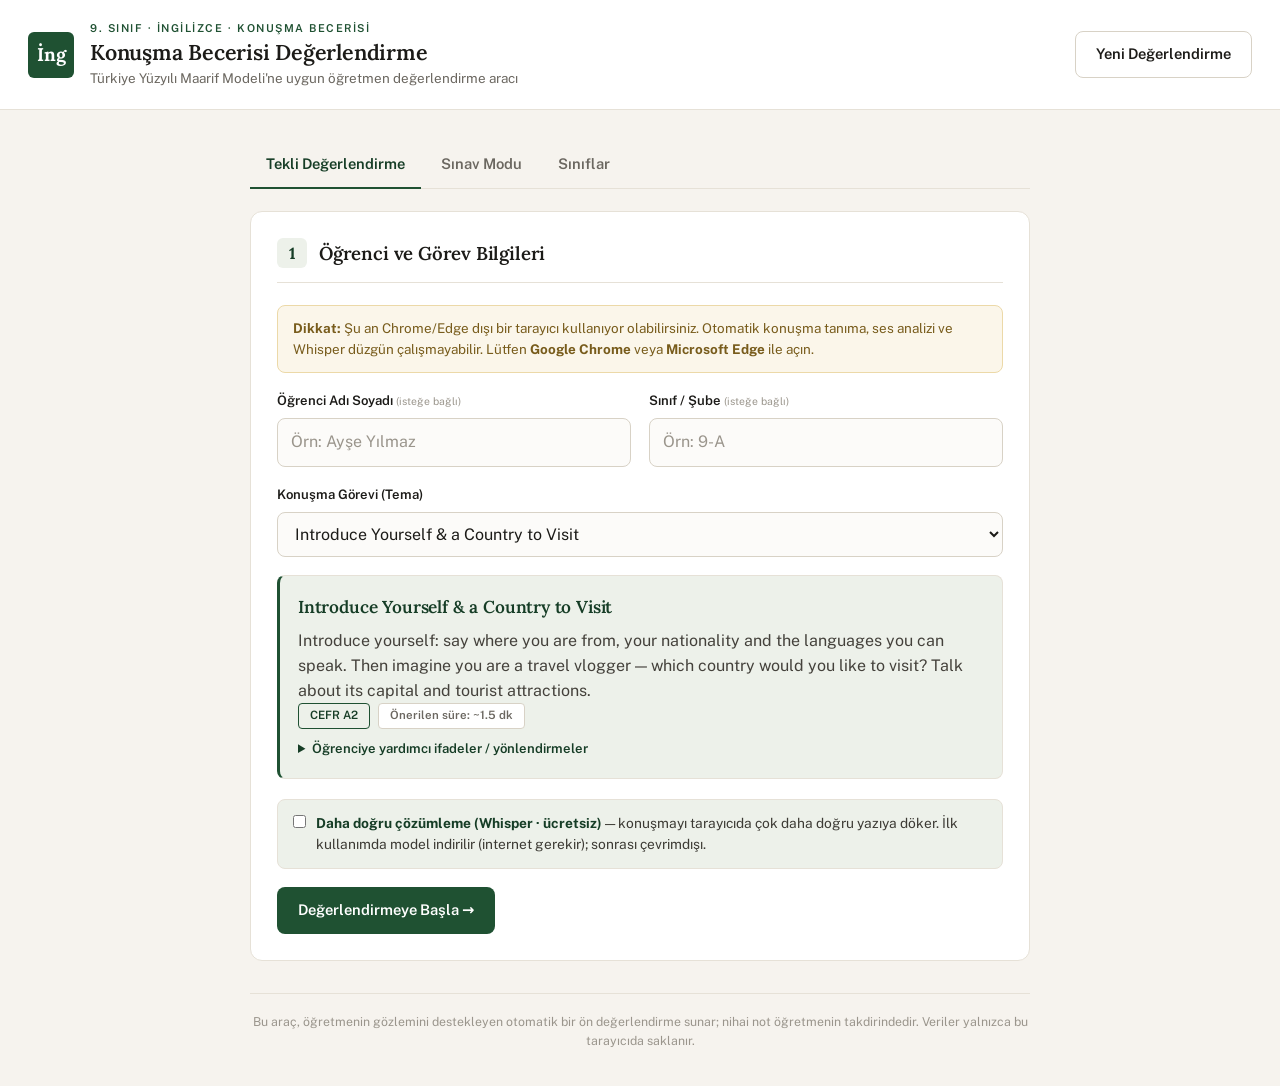
==== index.html @ 8ee0f8ee "Sınav modunda öğrenci bazlı konu seçimi - Yoklama listesinde her öğrenci için ayrı konu seçici (öğre" ====
<!DOCTYPE html>
<html lang="tr">
<head>
  <meta charset="UTF-8" />
  <meta name="viewport" content="width=device-width, initial-scale=1.0" />
  <title>İngilizce Konuşma Becerisi Değerlendirme · 9. Sınıf</title>
  <meta name="description" content="Türkiye Yüzyılı Maarif Modeli'ne uygun, 9. sınıf öğrencileri için İngilizce konuşma becerisi değerlendirme uygulaması." />
  <link rel="preconnect" href="https://fonts.googleapis.com" />
  <link rel="preconnect" href="https://fonts.gstatic.com" crossorigin />
  <link href="https://fonts.googleapis.com/css2?family=Lora:wght@500;600;700&family=Public+Sans:wght@400;500;600;700&display=swap" rel="stylesheet" />
  <link rel="stylesheet" href="styles.css" />
</head>
<body>
  <header class="app-header">
    <div class="brand">
      <span class="brand-mark" aria-hidden="true">İng</span>
      <div class="brand-text">
        <p class="eyebrow">9. Sınıf · İngilizce · Konuşma Becerisi</p>
        <h1>Konuşma Becerisi Değerlendirme</h1>
        <p class="subtitle">Türkiye Yüzyılı Maarif Modeli'ne uygun öğretmen değerlendirme aracı</p>
      </div>
    </div>
    <button id="newAssessmentBtn" class="btn btn-ghost" type="button" hidden>Yeni Değerlendirme</button>
  </header>

  <main class="container">

    <nav class="tabs" id="tabs">
      <button type="button" class="tab is-active" data-view="single">Tekli Değerlendirme</button>
      <button type="button" class="tab" data-view="exam">Sınav Modu</button>
      <button type="button" class="tab" data-view="classes">Sınıflar</button>
    </nav>

    <!-- 1. ADIM: Hazırlık -->
    <section id="setupStep" class="card step">
      <h2 class="step-title"><span class="step-no">1</span> Öğrenci ve Görev Bilgileri</h2>

      <p id="browserNote" class="browser-note">
        <strong>Tarayıcı gereksinimi:</strong> En iyi sonuç için <strong>Google Chrome</strong> veya
        <strong>Microsoft Edge</strong> kullanın ve mikrofon iznini verin. Konuşma tanıma, ses analizi
        ve Whisper bu tarayıcılarda çalışır; Firefox/Safari'de bazı özellikler çalışmayabilir.
      </p>

      <div class="grid-2">
        <label class="field">
          <span>Öğrenci Adı Soyadı <em class="optional">(isteğe bağlı)</em></span>
          <input type="text" id="studentName" placeholder="Örn: Ayşe Yılmaz" autocomplete="off" />
        </label>
        <label class="field">
          <span>Sınıf / Şube <em class="optional">(isteğe bağlı)</em></span>
          <input type="text" id="studentClass" placeholder="Örn: 9-A" autocomplete="off" />
        </label>
      </div>

      <label class="field">
        <span>Konuşma Görevi (Tema)</span>
        <select id="taskSelect"></select>
      </label>

      <div id="taskCard" class="task-card">
        <h3 id="taskTitle"></h3>
        <p id="taskPrompt"></p>
        <p class="task-meta">
          <span id="taskLevel" class="chip"></span>
          <span id="taskDuration" class="chip chip-soft"></span>
        </p>
        <details class="task-hints">
          <summary>Öğrenciye yardımcı ifadeler / yönlendirmeler</summary>
          <ul id="taskHints"></ul>
        </details>
      </div>

      <p id="speechSupport" class="notice" hidden></p>

      <label class="check-field">
        <input type="checkbox" id="useWhisper" />
        <span><strong>Daha doğru çözümleme (Whisper · ücretsiz)</strong> — konuşmayı tarayıcıda
        çok daha doğru yazıya döker. İlk kullanımda model indirilir (internet gerekir); sonrası çevrimdışı.</span>
      </label>

      <button id="goToRecordBtn" class="btn btn-primary" type="button">Değerlendirmeye Başla →</button>
    </section>

    <!-- 2. ADIM: Kayıt -->
    <section id="recordStep" class="card step" hidden>
      <h2 class="step-title"><span class="step-no">2</span> Konuşma Kaydı</h2>

      <div class="record-task">
        <strong id="recordTaskTitle"></strong>
        <p id="recordTaskPrompt"></p>
      </div>

      <div id="whisperStatus" class="whisper-status" hidden>
        <div class="ws-row">
          <span class="ws-label"><span class="ws-dot"></span>Whisper modeli</span>
          <span id="whisperStatusText" class="ws-text">hazırlanıyor…</span>
        </div>
        <div class="ws-bar"><div id="whisperBar" class="ws-bar-fill"></div></div>
      </div>

      <div class="recorder">
        <div class="recorder-top">
          <div class="recorder-status">
            <span id="recDot" class="rec-dot"></span>
            <span id="recStatusText">Hazır</span>
            <span id="recTimer" class="rec-timer">00:00</span>
          </div>
          <div class="recorder-controls">
            <button id="startBtn" class="btn btn-primary" type="button"><span class="btn-rec-dot"></span>Kaydı Başlat</button>
            <button id="stopBtn" class="btn btn-danger" type="button" disabled>Durdur</button>
          </div>
        </div>
        <canvas id="visualizer" class="visualizer" aria-hidden="true"></canvas>
      </div>

      <label class="field">
        <span>Konuşma Metni (otomatik yazıya dökülür — düzenlenebilir)</span>
        <textarea id="transcript" rows="7" placeholder="Öğrenci konuştukça metin burada görünecek. Mikrofon yoksa metni elle de yazabilirsiniz."></textarea>
      </label>

      <div class="row-between">
        <button id="backToSetupBtn" class="btn btn-ghost" type="button">← Geri</button>
        <button id="evaluateBtn" class="btn btn-primary" type="button">Değerlendir →</button>
      </div>
    </section>

    <!-- 3. ADIM: Sonuç -->
    <section id="resultStep" class="card step" hidden>
      <h2 class="step-title"><span class="step-no">3</span> Değerlendirme Sonucu</h2>

      <div class="result-head">
        <div>
          <p class="result-student"><strong id="resStudent"></strong> · <span id="resClass"></span></p>
          <p class="result-task" id="resTask"></p>
        </div>
        <div class="score-ring" id="scoreRing">
          <span id="totalScore">0</span>
          <small>/ 100</small>
          <em id="totalBand"></em>
        </div>
      </div>

      <div id="audioPanel" class="audio-panel" hidden>
        <h3>Ses Kaydı &amp; Akustik Ölçümler</h3>
        <p class="audio-hint">Öğrencinin sesini dinleyip puanları gerektiğinde elle düzeltebilirsiniz. Aşağıdaki ölçümler doğrudan ses dalgasından çıkarılır (metinden bağımsız).</p>
        <audio id="audioPlayer" controls></audio>
        <div id="acousticChips" class="acoustic-chips"></div>
      </div>

      <div id="criteriaList" class="criteria-list"></div>

      <div class="feedback-box">
        <h3>Genel Geri Bildirim</h3>
        <p id="overallFeedback"></p>
      </div>

      <label class="field">
        <span>Öğretmen Notu (rapora eklenir)</span>
        <textarea id="teacherNote" rows="3" placeholder="İsteğe bağlı: öğrenciye yönelik kişisel geri bildirim..."></textarea>
      </label>

      <div class="row-between">
        <button id="backToRecordBtn" class="btn btn-ghost" type="button">← Kayda Dön</button>
        <div class="result-actions">
          <button id="printBtn" class="btn btn-ghost" type="button">Yazdır / PDF</button>
          <button id="downloadAudioBtn" class="btn btn-ghost" type="button" hidden>Sesi İndir</button>
          <button id="exportBtn" class="btn btn-ghost" type="button">JSON Kaydet</button>
          <button id="finishBtn" class="btn btn-primary" type="button">Kaydet & Bitir</button>
        </div>
      </div>
    </section>

    <!-- Kayıtlı Değerlendirmeler -->
    <section id="historySection" class="card" hidden>
      <h2 class="step-title">Bu Oturumdaki Değerlendirmeler</h2>
      <table class="history-table">
        <thead>
          <tr><th>Öğrenci</th><th>Sınıf</th><th>Görev</th><th>Puan</th><th>Düzey</th><th>Tarih</th></tr>
        </thead>
        <tbody id="historyBody"></tbody>
      </table>
    </section>

    <!-- SINAV MODU -->
    <section id="view-exam" class="card" hidden>
      <h2 class="step-title">Sınav Modu</h2>

      <div id="examSetup">
        <p class="muted-note">Bir sınıf ve konuşma görevi seçin; tüm öğrencileri aynı görevle sırayla değerlendirin.</p>
        <div id="examNoClass" class="notice" hidden>Önce <strong>Sınıflar</strong> sekmesinden bir sınıf ve öğrenci ekleyin.</div>
        <label class="field">
          <span>Sınıf</span>
          <select id="examClass"></select>
        </label>
        <label class="field">
          <span>Varsayılan konu <em class="optional">(her öğrenci için listede ayrıca değiştirilebilir)</em></span>
          <select id="examTask"></select>
        </label>
        <label class="check-field">
          <input type="checkbox" id="examWhisper" />
          <span><strong>Daha doğru çözümleme (Whisper · ücretsiz)</strong> — sınav boyunca daha isabetli yazıya dökme (Chrome/Edge).</span>
        </label>
        <button id="startExamBtn" class="btn btn-primary" type="button">Sınavı Başlat →</button>
      </div>

      <div id="examRoster" hidden>
        <div class="exam-head">
          <div>
            <strong id="examRosterClass"></strong>
            <p id="examRosterTask" class="muted-note"></p>
          </div>
          <div class="exam-progress">
            <span id="examProgressText" class="ws-text"></span>
            <div class="meter"><div id="examProgressBar" class="meter-fill band-3" style="width:0%"></div></div>
          </div>
        </div>
        <div class="table-scroll">
          <table class="history-table">
            <thead><tr><th>No</th><th>Öğrenci</th><th>Konu</th><th>Durum</th><th>Puan</th><th></th></tr></thead>
            <tbody id="examStudentList"></tbody>
          </table>
        </div>
        <div class="row-between">
          <button id="examBackBtn" class="btn btn-ghost" type="button">← Sınav Ayarı</button>
          <button id="examSummaryBtn" class="btn btn-primary" type="button">Özet & Dışa Aktar →</button>
        </div>
      </div>

      <div id="examSummary" hidden>
        <div class="result-head">
          <div>
            <strong id="examSummaryClass"></strong>
            <p id="examSummaryTask" class="muted-note"></p>
          </div>
          <div class="score-ring" id="examAvgRing" style="--p:0">
            <span id="examAvg">0</span><small>/ 100</small><em>sınıf ort.</em>
          </div>
        </div>
        <div class="table-scroll">
          <table class="history-table" id="examSummaryTable">
            <thead><tr><th>No</th><th>Öğrenci</th><th>Konu</th><th>Uyum</th><th>Org.</th><th>Sunum</th><th>Dil</th><th>Yar.</th><th>Toplam</th><th>Düzey</th></tr></thead>
            <tbody id="examSummaryBody"></tbody>
          </table>
        </div>
        <div class="row-between">
          <button id="examSummaryBackBtn" class="btn btn-ghost" type="button">← Listeye Dön</button>
          <div class="result-actions">
            <button id="examCsvBtn" class="btn btn-ghost" type="button">CSV İndir</button>
            <button id="examPrintBtn" class="btn btn-ghost" type="button">Yazdır / PDF</button>
          </div>
        </div>
      </div>
    </section>

    <!-- SINIF YÖNETİMİ -->
    <section id="view-classes" class="card" hidden>
      <h2 class="step-title">Sınıf Yönetimi</h2>

      <div class="add-row">
        <input id="newClassName" type="text" placeholder="Yeni sınıf adı — örn: 9-A" autocomplete="off" />
        <button id="addClassBtn" class="btn btn-primary" type="button">Sınıf Ekle</button>
      </div>

      <div id="classList" class="class-list"></div>
      <p id="noClassesHint" class="muted-note" hidden>Henüz sınıf yok. Yukarıdan bir sınıf ekleyin.</p>

      <div id="classDetail" class="class-detail" hidden>
        <div class="row-between">
          <h3 id="classDetailName"></h3>
          <button id="deleteClassBtn" class="btn btn-ghost" type="button">Sınıfı Sil</button>
        </div>
        <p id="classStudentCount" class="muted-note"></p>

        <table class="history-table">
          <thead><tr><th>No</th><th>Öğrenci</th><th></th></tr></thead>
          <tbody id="studentList"></tbody>
        </table>

        <div class="add-row">
          <input id="newStudentNo" type="text" inputmode="numeric" class="no-input" placeholder="No" autocomplete="off" />
          <input id="newStudentName" type="text" placeholder="Ad Soyad" autocomplete="off" />
          <button id="addStudentBtn" class="btn btn-ghost" type="button">Ekle</button>
        </div>

        <label class="field">
          <span>Toplu öğrenci ekle (her satıra: <strong>No Ad Soyad</strong>)</span>
          <textarea id="bulkStudents" rows="6" placeholder="101 Ayşe Yılmaz
102 Mehmet Demir
103 Zeynep Kaya
..."></textarea>
        </label>
        <button id="bulkAddBtn" class="btn btn-primary" type="button">Listeyi Ekle</button>
      </div>
    </section>

  </main>

  <footer class="app-footer">
    <p>Bu araç, öğretmenin gözlemini destekleyen otomatik bir ön değerlendirme sunar; nihai not öğretmenin takdirindedir. Veriler yalnızca bu tarayıcıda saklanır.</p>
  </footer>

  <!-- Tek sayfalık yazdırma raporu (yalnız yazdırmada görünür) -->
  <div id="printReport" class="print-report" aria-hidden="true"></div>

  <script src="rubric.js"></script>
  <script src="audio.js"></script>
  <script src="app.js"></script>
</body>
</html>
---- styles.css ----
/* styles.css — TYMM İngilizce Konuşma Değerlendirme
   Editöryel/kurumsal tasarım: niyetli tipografi (Public Sans + Lora),
   sıcak kâğıt paleti, tek vurgu rengi, gradyan/emoji yok. */

:root {
  --paper: #f6f3ee;       /* sıcak kâğıt arka plan */
  --surface: #ffffff;
  --ink: #1c1b18;
  --muted: #6b6760;
  --faint: #9a958c;
  --line: #e6e1d7;        /* sıcak hairline */
  --line-strong: #d8d2c6;
  --accent: #1f5132;      /* derin yeşil (tek güçlü vurgu) */
  --accent-ink: #163d26;
  --accent-soft: #edf1ea;
  --danger: #b23b32;
  --b1: #c0392b;
  --b2: #c77d16;
  --b3: #2f8f4e;
  --b4: #1f6dbf;
  --radius: 12px;

  --serif: "Lora", Georgia, "Times New Roman", serif;
  --sans: "Public Sans", system-ui, -apple-system, "Segoe UI", Roboto, sans-serif;
}

* { box-sizing: border-box; }
html, body { margin: 0; padding: 0; }
body {
  font-family: var(--sans);
  background: var(--paper);
  color: var(--ink);
  line-height: 1.55;
  -webkit-font-smoothing: antialiased;
}
h1, h2, h3 { font-family: var(--serif); font-weight: 600; letter-spacing: -.01em; }

/* ---------- Üst başlık (düz, editöryel masthead) ---------- */
.app-header {
  background: var(--surface);
  border-bottom: 1px solid var(--line);
  padding: 20px 28px;
  display: flex;
  align-items: center;
  justify-content: space-between;
  gap: 20px;
  flex-wrap: wrap;
}
.brand { display: flex; align-items: center; gap: 16px; }
.brand-mark {
  font-family: var(--serif);
  font-weight: 700;
  font-size: 1.15rem;
  color: #fff;
  background: var(--accent);
  width: 46px; height: 46px;
  display: inline-flex; align-items: center; justify-content: center;
  border-radius: 6px;
  flex-shrink: 0;
}
.eyebrow {
  margin: 0 0 3px;
  font-size: .68rem;
  font-weight: 600;
  letter-spacing: .14em;
  text-transform: uppercase;
  color: var(--accent);
}
.app-header h1 { font-size: 1.34rem; margin: 0; line-height: 1.15; }
.subtitle { margin: 4px 0 0; font-size: .84rem; color: var(--muted); }

.container { max-width: 820px; margin: 32px auto; padding: 0 20px; }

/* ---------- Sekmeler ---------- */
.tabs { display: flex; gap: 4px; margin-bottom: 22px; border-bottom: 1px solid var(--line); }
.tab {
  font: inherit; font-weight: 600; font-size: .92rem; cursor: pointer;
  background: none; border: none; color: var(--muted);
  padding: 11px 16px; border-bottom: 2px solid transparent; margin-bottom: -1px;
}
.tab:hover { color: var(--ink); }
.tab.is-active { color: var(--accent-ink); border-bottom-color: var(--accent); }

.muted-note { color: var(--muted); font-size: .86rem; margin: 0 0 16px; }
.add-row { display: flex; gap: 10px; margin-bottom: 18px; flex-wrap: wrap; }
.add-row input { flex: 1; min-width: 200px; }
.add-row .no-input { flex: 0 0 90px; min-width: 64px; }
.table-scroll { overflow-x: auto; }

/* Sınıf yönetimi */
.class-list { display: flex; flex-direction: column; gap: 8px; margin-bottom: 18px; }
.class-row {
  display: flex; align-items: center; justify-content: space-between; gap: 12px;
  border: 1px solid var(--line); border-radius: 8px; padding: 12px 15px; cursor: pointer; background: var(--surface);
}
.class-row:hover { background: #faf8f4; }
.class-row.is-active { border-color: var(--accent); background: var(--accent-soft); }
.class-row strong { font-family: var(--serif); }
.class-row .count { color: var(--muted); font-size: .82rem; }
.class-detail { border-top: 1px solid var(--line); padding-top: 18px; }
.class-detail h3 { margin: 0; font-size: 1.1rem; }
.link-danger { background: none; border: none; color: var(--danger); cursor: pointer; font: inherit; font-size: .82rem; }

/* Sınav modu */
.exam-head { display: flex; align-items: center; justify-content: space-between; gap: 16px; flex-wrap: wrap; margin-bottom: 16px; }
.exam-head strong { font-family: var(--serif); font-size: 1.05rem; }
.exam-progress { min-width: 200px; }
.exam-progress .meter { margin-top: 6px; }
.status-chip { display: inline-block; padding: 3px 9px; border-radius: 4px; font-size: .72rem; font-weight: 600; }
.status-done { background: var(--accent-soft); color: var(--accent-ink); }
.status-pending { background: #f0ece4; color: var(--muted); }
.exam-task-select { font-size: .82rem; padding: 6px 8px; max-width: 210px; }

/* ---------- Kartlar ve adımlar ---------- */
.card {
  background: var(--surface);
  border: 1px solid var(--line);
  border-radius: var(--radius);
  padding: 26px;
  margin-bottom: 22px;
}
.step-title {
  display: flex; align-items: center; gap: 12px;
  font-size: 1.16rem; margin: 0 0 22px;
  padding-bottom: 14px; border-bottom: 1px solid var(--line);
}
.step-no {
  font-family: var(--serif);
  display: inline-flex; align-items: center; justify-content: center;
  width: 30px; height: 30px; border-radius: 6px;
  background: var(--accent-soft); color: var(--accent-ink);
  font-size: 1rem; font-weight: 700; flex-shrink: 0;
}

/* ---------- Form ---------- */
.field { display: flex; flex-direction: column; gap: 7px; margin-bottom: 18px; }
.field > span { font-size: .82rem; font-weight: 600; color: var(--ink); }
.optional { font-style: normal; font-weight: 400; color: var(--faint); font-size: .8em; }
.grid-2 { display: grid; grid-template-columns: 1fr 1fr; gap: 18px; }
input, select, textarea {
  font: inherit;
  padding: 11px 13px;
  border: 1px solid var(--line-strong);
  border-radius: 8px;
  background: #fcfbf9;
  color: var(--ink);
  width: 100%;
}
input::placeholder, textarea::placeholder { color: var(--faint); }
input:focus, select:focus, textarea:focus {
  outline: none; border-color: var(--accent);
  box-shadow: 0 0 0 3px rgba(31, 81, 50, .12);
}
textarea { resize: vertical; }
.invalid { border-color: var(--danger) !important; background: #fdf6f5; }

/* ---------- Görev kartı ---------- */
.task-card {
  background: var(--accent-soft);
  border: 1px solid var(--line);
  border-left: 3px solid var(--accent);
  border-radius: 8px;
  padding: 18px;
  margin: 10px 0 20px;
}
.task-card h3 { margin: 0 0 8px; color: var(--accent-ink); font-size: 1.08rem; }
.task-card p { margin: 0; color: #44413b; }
.task-meta { margin: 14px 0 8px; display: flex; gap: 8px; flex-wrap: wrap; }
.chip {
  background: transparent; color: var(--accent-ink);
  border: 1px solid var(--accent); font-size: .72rem; font-weight: 600;
  padding: 3px 11px; border-radius: 4px;
}
.chip-soft { background: #fff; color: var(--muted); border-color: var(--line-strong); }
.task-hints { margin-top: 10px; }
.task-hints summary { cursor: pointer; font-size: .82rem; color: var(--accent-ink); font-weight: 600; }
.task-hints ul { margin: 10px 0 0; padding-left: 20px; font-size: .88rem; color: #44413b; }
.task-hints li { margin-bottom: 3px; }

/* ---------- Butonlar ---------- */
.btn {
  font: inherit; font-weight: 600; font-size: .92rem; cursor: pointer;
  border: 1px solid transparent; border-radius: 8px;
  padding: 11px 20px; transition: background .15s, border-color .15s, transform .05s;
  display: inline-flex; align-items: center; gap: 8px;
}
.btn:active { transform: translateY(1px); }
.btn:disabled { opacity: .45; cursor: not-allowed; }
.btn-primary { background: var(--accent); color: #fff; }
.btn-primary:hover:not(:disabled) { background: var(--accent-ink); }
.btn-danger { background: var(--danger); color: #fff; }
.btn-danger:hover:not(:disabled) { background: #97312a; }
.btn-ghost { background: var(--surface); color: var(--ink); border-color: var(--line-strong); }
.btn-ghost:hover:not(:disabled) { background: #f3efe8; }
.btn-rec-dot { width: 9px; height: 9px; border-radius: 50%; background: currentColor; }
.btn-sm { padding: 6px 13px; font-size: .82rem; }

.row-between { display: flex; align-items: center; justify-content: space-between; gap: 12px; margin-top: 16px; flex-wrap: wrap; }
.result-actions { display: flex; gap: 8px; flex-wrap: wrap; }

.notice {
  background: #fbf6ea; border: 1px solid #ecd9a8; color: #785c1c;
  padding: 13px 15px; border-radius: 8px; font-size: .86rem;
}

.browser-note {
  background: #eef4fb; border: 1px solid #cfe0f3; color: #2c4a66;
  padding: 12px 15px; border-radius: 8px; margin: 0 0 18px; font-size: .84rem;
}
.browser-note.warn { background: #fbf6ea; border-color: #ecd9a8; color: #785c1c; }
.browser-note strong { color: inherit; }

.check-field {
  display: flex; align-items: flex-start; gap: 10px;
  background: var(--accent-soft); border: 1px solid var(--line);
  border-radius: 8px; padding: 13px 15px; margin-bottom: 18px;
  font-size: .86rem; color: #3c3a34; cursor: pointer;
}
.check-field input { width: auto; margin: 2px 0 0; flex-shrink: 0; accent-color: var(--accent); }
.check-field strong { color: var(--accent-ink); }

/* ---------- Whisper model durum göstergesi ---------- */
.whisper-status {
  border: 1px solid var(--line); background: #fcfbf9;
  border-radius: 8px; padding: 12px 14px; margin-bottom: 16px;
}
.ws-row { display: flex; align-items: center; justify-content: space-between; gap: 12px; margin-bottom: 9px; }
.ws-label { display: flex; align-items: center; gap: 8px; font-weight: 600; font-size: .86rem; color: var(--ink); }
.ws-dot { width: 9px; height: 9px; border-radius: 50%; background: var(--b2);
  animation: pulse 1.1s infinite; box-shadow: 0 0 0 0 rgba(199,125,22,.4); }
.ws-text { font-size: .82rem; color: var(--muted); font-variant-numeric: tabular-nums; }
.ws-bar { height: 7px; border-radius: 4px; background: #ece7dd; overflow: hidden; }
.ws-bar-fill { height: 100%; width: 0; border-radius: 4px; background: var(--b2); transition: width .25s ease; }
.whisper-status.ready .ws-dot { background: var(--accent); animation: none; box-shadow: none; }
.whisper-status.ready .ws-bar-fill { background: var(--accent); }
.whisper-status.ready .ws-text { color: var(--accent); font-weight: 600; }
.whisper-status.error .ws-dot { background: var(--danger); animation: none; box-shadow: none; }
.whisper-status.error .ws-bar-fill { background: var(--danger); }
.whisper-status.error .ws-text { color: var(--danger); }

/* ---------- Kayıt ---------- */
.record-task { background: var(--paper); border: 1px solid var(--line); border-radius: 8px; padding: 14px 16px; margin-bottom: 18px; }
.record-task strong { font-family: var(--serif); }
.record-task p { margin: 5px 0 0; color: var(--muted); }
.recorder { display: flex; flex-direction: column; gap: 14px; margin-bottom: 18px;
  padding: 16px; border: 1px solid var(--line); border-radius: 8px; background: #fcfbf9; }
.recorder-top { display: flex; align-items: center; justify-content: space-between; gap: 16px; flex-wrap: wrap; }
.recorder-status { display: flex; align-items: center; gap: 11px; font-weight: 600; }
.visualizer { width: 100%; height: 64px; display: block; }
.rec-dot { width: 13px; height: 13px; border-radius: 50%; background: var(--line-strong); }
.rec-dot.active { background: var(--danger); animation: pulse 1.1s infinite; }
@keyframes pulse { 0%,100% { box-shadow: 0 0 0 0 rgba(178,59,50,.45); } 50% { box-shadow: 0 0 0 7px rgba(178,59,50,0); } }
.rec-timer { font-variant-numeric: tabular-nums; font-size: 1.15rem; color: var(--muted); font-weight: 600; }
.recorder-controls { display: flex; gap: 10px; }

/* ---------- Sonuç ---------- */
.result-head { display: flex; align-items: center; justify-content: space-between; gap: 18px; flex-wrap: wrap; margin-bottom: 22px; }
.result-student { margin: 0; font-size: 1.1rem; font-family: var(--serif); }
.result-task { margin: 5px 0 0; color: var(--muted); font-size: .9rem; }

.score-ring {
  --p: 0;
  width: 112px; height: 112px; border-radius: 50%;
  display: flex; flex-direction: column; align-items: center; justify-content: center;
  background: conic-gradient(var(--accent) calc(var(--p) * 1%), #e9e4d9 0);
  position: relative; flex-shrink: 0;
}
.score-ring::before { content: ""; position: absolute; inset: 9px; background: var(--surface); border-radius: 50%; }
.score-ring span { position: relative; font-family: var(--serif); font-size: 2rem; font-weight: 700; line-height: 1; }
.score-ring small { position: relative; color: var(--muted); font-size: .68rem; }
.score-ring em { position: relative; font-style: normal; font-size: .72rem; font-weight: 700; color: var(--accent); margin-top: 3px; letter-spacing: .02em; }

/* Kriterler */
.criteria-list { display: flex; flex-direction: column; gap: 14px; }
.criterion { border: 1px solid var(--line); border-radius: 8px; padding: 16px; }
.criterion-head { display: flex; justify-content: space-between; align-items: flex-start; gap: 12px; }
.criterion-head strong { font-family: var(--serif); font-size: 1.02rem; }
.crit-en { color: var(--faint); font-size: .78rem; font-weight: 500; }
.crit-desc { margin: 5px 0 0; font-size: .81rem; color: var(--muted); max-width: 470px; }
.crit-score { display: flex; flex-direction: column; align-items: flex-end; gap: 7px; }
.raw-input { width: 70px; text-align: center; padding: 7px; font-weight: 600; }
.band-pill { font-size: .7rem; font-weight: 700; color: #fff; padding: 3px 9px; border-radius: 4px; white-space: nowrap; }
.band-desc { margin: 12px 0 0; font-size: .85rem; color: #44413b; }

.meter { height: 7px; border-radius: 4px; background: #ece7dd; overflow: hidden; margin-top: 12px; }
.meter-fill { height: 100%; border-radius: 4px; transition: width .4s ease; }

.band-1 { background: var(--b1); } .band-1.band-pill { background: var(--b1); }
.band-2 { background: var(--b2); } .band-2.band-pill { background: var(--b2); }
.band-3 { background: var(--b3); } .band-3.band-pill { background: var(--b3); }
.band-4 { background: var(--b4); } .band-4.band-pill { background: var(--b4); }

/* Ses kaydı & akustik panel */
.audio-panel { background: #fcfbf9; border: 1px solid var(--line); border-left: 3px solid var(--accent); border-radius: 8px; padding: 16px 18px; margin: 0 0 20px; }
.audio-panel h3 { margin: 0 0 4px; font-size: 1rem; color: var(--accent-ink); }
.audio-hint { margin: 0 0 12px; font-size: .8rem; color: var(--muted); }
.audio-panel audio { width: 100%; margin-bottom: 14px; }
.acoustic-chips { display: flex; flex-wrap: wrap; gap: 8px; }
.achip { display: flex; flex-direction: column; background: var(--surface); border: 1px solid var(--line); border-radius: 6px; padding: 7px 11px; font-size: .7rem; color: var(--muted); min-width: 92px; }
.achip b { font-size: .98rem; color: var(--ink); font-weight: 700; font-variant-numeric: tabular-nums; }
.achip-warn { color: #785c1c; background: #fbf6ea; border-color: #ecd9a8; }

.feedback-box { background: var(--accent-soft); border: 1px solid var(--line); border-radius: 8px; padding: 16px 18px; margin: 20px 0; }
.feedback-box h3 { margin: 0 0 7px; font-size: 1rem; color: var(--accent-ink); }
.feedback-box p { margin: 0; font-size: .89rem; color: #3c3a34; }

/* Geçmiş tablosu */
.history-table { width: 100%; border-collapse: collapse; font-size: .87rem; }
.history-table th, .history-table td { text-align: left; padding: 10px 11px; border-bottom: 1px solid var(--line); }
.history-table th { color: var(--muted); font-size: .72rem; text-transform: uppercase; letter-spacing: .05em; font-weight: 600; }
.history-table tbody tr:last-child td { border-bottom: none; }

/* Footer */
.app-footer { max-width: 820px; margin: 0 auto 36px; padding: 0 20px; }
.app-footer p { font-size: .77rem; color: var(--faint); text-align: center; border-top: 1px solid var(--line); padding-top: 18px; }

/* Toast */
.toast {
  position: fixed; bottom: 26px; left: 50%; transform: translateX(-50%) translateY(20px);
  background: var(--ink); color: #fff; padding: 12px 19px; border-radius: 8px;
  font-size: .88rem; opacity: 0; pointer-events: none; transition: opacity .25s, transform .25s; z-index: 50;
}
.toast.show { opacity: 1; transform: translateX(-50%) translateY(0); }

@media (max-width: 560px) {
  .grid-2 { grid-template-columns: 1fr; }
  .app-header { padding: 16px 18px; }
  .app-header h1 { font-size: 1.15rem; }
  .card { padding: 20px; }
}

/* ---- Tek sayfalık yazdırma raporu ---- */
.print-report { display: none; }

@media print {
  @page { size: A4; margin: 12mm; }
  body { background: #fff; }
  /* Ekran arayüzünü tamamen gizle, yalnızca raporu göster */
  .app-header, .app-footer, .container, .toast { display: none !important; }
  .print-report { display: block; }

  .pr-sheet { font-size: 10.5px; color: #1c2433; line-height: 1.42; font-family: var(--sans); }
  .pr-sheet h1 { font-family: var(--serif); font-size: 15.5px; margin: 0; letter-spacing: -.2px; }

  .pr-head { display: flex; justify-content: space-between; align-items: flex-start;
    border-bottom: 2px solid #1f5132; padding-bottom: 8px; margin-bottom: 10px; }
  .pr-id p { margin: 2px 0 0; color: #5b6779; font-size: 10px; }
  .pr-total { text-align: center; min-width: 88px; border: 1.5px solid #1f5132; border-radius: 8px; padding: 6px 10px; }
  .pr-total-num { font-family: var(--serif); font-size: 26px; font-weight: 700; }
  .pr-total-den { font-size: 11px; color: #5b6779; }
  .pr-total em { display: block; font-style: normal; font-size: 10px; font-weight: 700; margin-top: 1px; }

  .pr-meta { display: flex; flex-wrap: wrap; gap: 5px 26px; margin-bottom: 12px;
    background: #f7f6f2; border: 1px solid #e6e1d7; border-radius: 8px; padding: 8px 12px; }
  .pr-meta div { display: flex; flex-direction: column; }
  .pr-meta span { font-size: 8.5px; text-transform: uppercase; letter-spacing: .04em; color: #8a94a3; }
  .pr-meta strong { font-size: 11px; }
  .pr-meta-task { flex-basis: 100%; }

  .pr-table { width: 100%; border-collapse: collapse; margin-bottom: 10px; }
  .pr-table th { text-align: left; font-size: 8.5px; text-transform: uppercase; letter-spacing: .04em;
    color: #5b6779; border-bottom: 1px solid #cfd6e0; padding: 0 6px 4px; }
  .pr-table td { vertical-align: top; padding: 7px 6px; border-bottom: 1px solid #e8ecf2; }
  .prc-name { font-weight: 700; width: 22%; }
  .prc-name small { display: block; font-weight: 400; color: #8a94a3; font-size: 8.5px; }
  .prc-score { width: 8%; text-align: center; }
  .prc-band { display: inline-block; min-width: 30px; padding: 3px 6px; border-radius: 6px;
    color: #fff; font-weight: 800; font-size: 12px; }
  .prc-level { width: 10%; font-size: 9.5px; color: #5b6779; }
  .prc-advice { font-size: 9.8px; }
  .prc-state { font-weight: 600; color: #2c3a4f; }

  .b1 { background: #c0392b; } .pr-total.b1 { border-color: #c0392b; color: #c0392b; }
  .b2 { background: #c77d16; } .pr-total.b2 { border-color: #c77d16; color: #a5670f; }
  .b3 { background: #2f8f4e; } .pr-total.b3 { border-color: #2f8f4e; color: #237a3d; }
  .b4 { background: #1f6dbf; } .pr-total.b4 { border-color: #1f6dbf; color: #1f6dbf; }

  .pr-summary { background: #f4f6f2; border-left: 3px solid #1f5132; padding: 7px 10px;
    border-radius: 0 6px 6px 0; margin-bottom: 8px; font-size: 9.8px; }
  .pr-acoustic { margin-top: 4px; color: #5b6779; font-size: 9px; }
  .pr-note { border: 1px dashed #cfd6e0; border-radius: 6px; padding: 7px 10px; font-size: 9.8px; margin-bottom: 10px; }

  .pr-foot { display: flex; justify-content: space-between; align-items: flex-end;
    margin-top: 14px; padding-top: 8px; border-top: 1px solid #e8ecf2; }
  .pr-sign { font-size: 9px; color: #5b6779; text-align: center; }
  .pr-sign span { display: block; width: 150px; border-bottom: 1px solid #8a94a3; height: 26px; margin-bottom: 3px; }
  .pr-foot p { margin: 0; max-width: 320px; text-align: right; font-size: 8px; color: #8a94a3; }
}
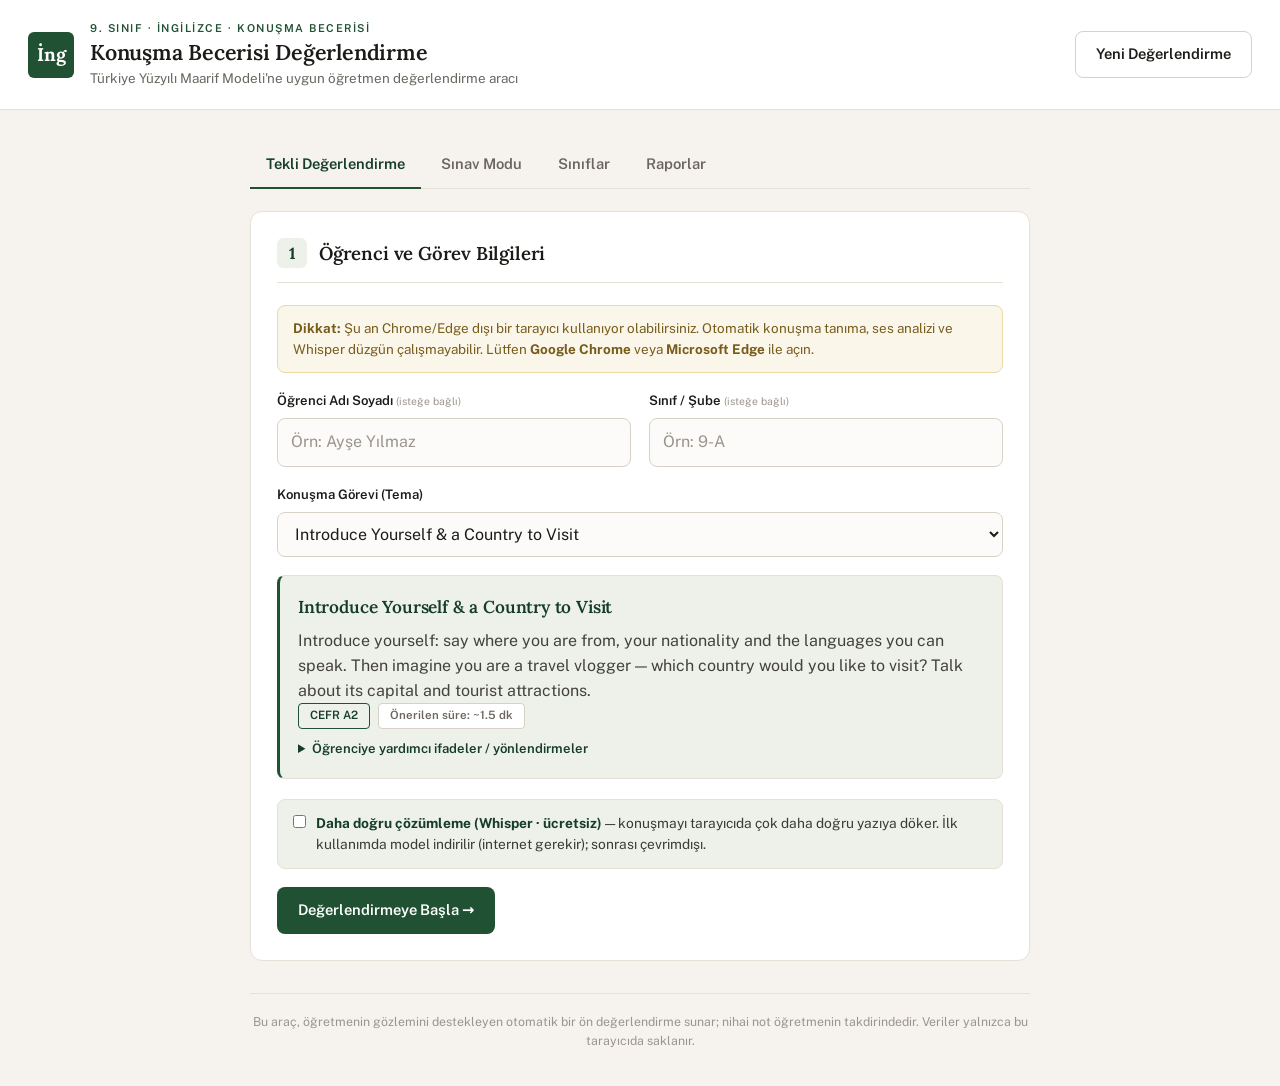
==== commit 68cd4532: "Kriterleri 0-20 puana çevir (toplam 100) + kalıcı Raporlar arşivi (sonradan PDF) - Her kriter artık " ====
--- a/index.html
+++ b/index.html
@@ -29,6 +29,7 @@
       <button type="button" class="tab is-active" data-view="single">Tekli Değerlendirme</button>
       <button type="button" class="tab" data-view="exam">Sınav Modu</button>
       <button type="button" class="tab" data-view="classes">Sınıflar</button>
+      <button type="button" class="tab" data-view="reports">Raporlar</button>
     </nav>
 
     <!-- 1. ADIM: Hazırlık -->
@@ -170,15 +171,20 @@
       </div>
     </section>
 
-    <!-- Kayıtlı Değerlendirmeler -->
-    <section id="historySection" class="card" hidden>
-      <h2 class="step-title">Bu Oturumdaki Değerlendirmeler</h2>
-      <table class="history-table">
-        <thead>
-          <tr><th>Öğrenci</th><th>Sınıf</th><th>Görev</th><th>Puan</th><th>Düzey</th><th>Tarih</th></tr>
-        </thead>
-        <tbody id="historyBody"></tbody>
-      </table>
+    <!-- RAPORLAR (kalıcı arşiv) -->
+    <section id="view-reports" class="card" hidden>
+      <h2 class="step-title">Raporlar</h2>
+      <p class="muted-note">Tüm kayıtlı değerlendirmeler burada saklanır; istediğin zaman <strong>PDF</strong> olarak yeniden alabilirsin.</p>
+      <div class="add-row">
+        <input id="reportSearch" type="text" placeholder="Öğrenci veya sınıf ara…" autocomplete="off" />
+      </div>
+      <div class="table-scroll">
+        <table class="history-table">
+          <thead><tr><th>Tarih</th><th>Öğrenci</th><th>Sınıf</th><th>Konu</th><th>Puan</th><th>Düzey</th><th></th></tr></thead>
+          <tbody id="reportsBody"></tbody>
+        </table>
+      </div>
+      <p id="noReportsHint" class="muted-note" hidden>Henüz kayıtlı rapor yok.</p>
     </section>
 
     <!-- SINAV MODU -->
--- a/styles.css
+++ b/styles.css
@@ -278,7 +278,9 @@
 .crit-en { color: var(--faint); font-size: .78rem; font-weight: 500; }
 .crit-desc { margin: 5px 0 0; font-size: .81rem; color: var(--muted); max-width: 470px; }
 .crit-score { display: flex; flex-direction: column; align-items: flex-end; gap: 7px; }
-.raw-input { width: 70px; text-align: center; padding: 7px; font-weight: 600; }
+.score-edit { display: inline-flex; align-items: baseline; gap: 4px; }
+.score-edit em { font-style: normal; color: var(--muted); font-size: .8rem; }
+.raw-input { width: 56px; text-align: center; padding: 7px; font-weight: 600; }
 .band-pill { font-size: .7rem; font-weight: 700; color: #fff; padding: 3px 9px; border-radius: 4px; white-space: nowrap; }
 .band-desc { margin: 12px 0 0; font-size: .85rem; color: #44413b; }
 
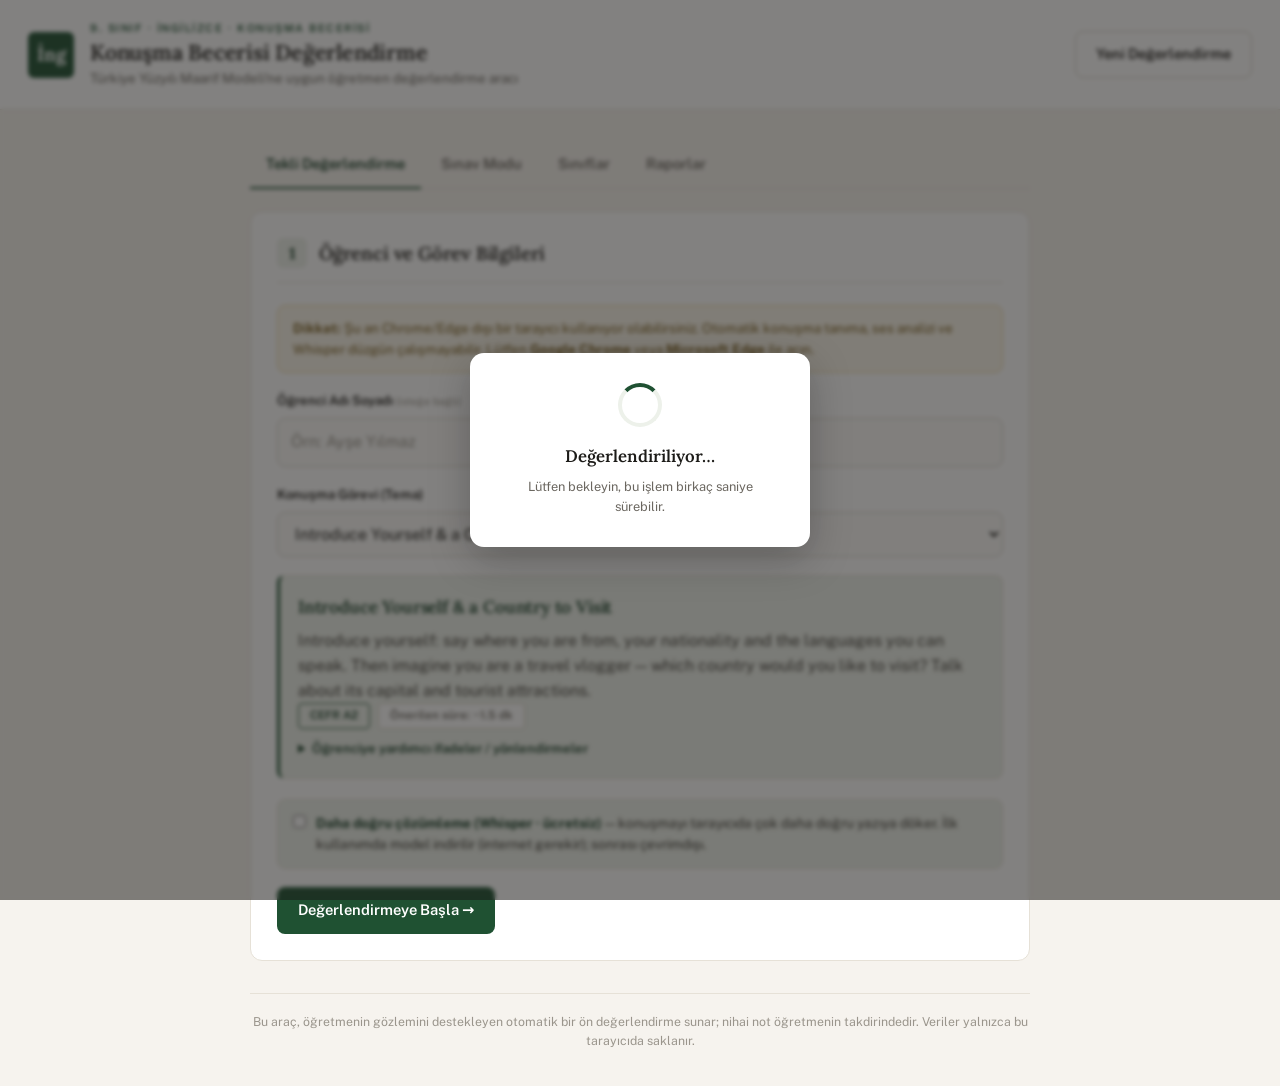
==== commit 71164786: "Değerlendirmede yükleniyor ekranı + Whisper'ı Web Worker'a taşı (donma çözümü) - Whisper artık bir W" ====
--- a/index.html
+++ b/index.html
@@ -191,29 +191,34 @@
     <section id="view-exam" class="card" hidden>
       <h2 class="step-title">Sınav Modu</h2>
 
-      <div id="examSetup">
-        <p class="muted-note">Bir sınıf ve konuşma görevi seçin; tüm öğrencileri aynı görevle sırayla değerlendirin.</p>
-        <div id="examNoClass" class="notice" hidden>Önce <strong>Sınıflar</strong> sekmesinden bir sınıf ve öğrenci ekleyin.</div>
+      <p class="muted-note">Sınıf ve öğrenci seç, öğrencinin konusunu belirle ve değerlendir. Konu öğrenci bazlıdır.</p>
+      <div id="examNoClass" class="notice" hidden>Önce <strong>Sınıflar</strong> sekmesinden bir sınıf ve öğrenci ekleyin.</div>
+
+      <div id="examPicker" class="exam-picker">
         <label class="field">
           <span>Sınıf</span>
           <select id="examClass"></select>
         </label>
         <label class="field">
-          <span>Varsayılan konu <em class="optional">(her öğrenci için listede ayrıca değiştirilebilir)</em></span>
-          <select id="examTask"></select>
+          <span>Öğrenci</span>
+          <select id="examStudent"></select>
+        </label>
+        <label class="field">
+          <span>Konu <em class="optional">(bu öğrenci için)</em></span>
+          <select id="examTaskSel"></select>
         </label>
         <label class="check-field">
           <input type="checkbox" id="examWhisper" />
-          <span><strong>Daha doğru çözümleme (Whisper · ücretsiz)</strong> — sınav boyunca daha isabetli yazıya dökme (Chrome/Edge).</span>
-        </label>
-        <button id="startExamBtn" class="btn btn-primary" type="button">Sınavı Başlat →</button>
-      </div>
-
-      <div id="examRoster" hidden>
+          <span><strong>Daha doğru çözümleme (Whisper · ücretsiz)</strong> — daha isabetli yazıya dökme (Chrome/Edge).</span>
+        </label>
+        <button id="examEvaluateBtn" class="btn btn-primary" type="button">Seçili Öğrenciyi Değerlendir →</button>
+      </div>
+
+      <div id="examRosterWrap">
         <div class="exam-head">
           <div>
             <strong id="examRosterClass"></strong>
-            <p id="examRosterTask" class="muted-note"></p>
+            <p class="muted-note">Sınıf ilerlemesi — satıra tıklayarak öğrenci seçebilirsin</p>
           </div>
           <div class="exam-progress">
             <span id="examProgressText" class="ws-text"></span>
@@ -222,13 +227,13 @@
         </div>
         <div class="table-scroll">
           <table class="history-table">
-            <thead><tr><th>No</th><th>Öğrenci</th><th>Konu</th><th>Durum</th><th>Puan</th><th></th></tr></thead>
+            <thead><tr><th>No</th><th>Öğrenci</th><th>Konu</th><th>Durum</th><th>Puan</th></tr></thead>
             <tbody id="examStudentList"></tbody>
           </table>
         </div>
         <div class="row-between">
-          <button id="examBackBtn" class="btn btn-ghost" type="button">← Sınav Ayarı</button>
-          <button id="examSummaryBtn" class="btn btn-primary" type="button">Özet & Dışa Aktar →</button>
+          <span></span>
+          <button id="examSummaryBtn" class="btn btn-ghost" type="button">Sınıf Özeti &amp; Dışa Aktar →</button>
         </div>
       </div>
 
@@ -305,6 +310,16 @@
     <p>Bu araç, öğretmenin gözlemini destekleyen otomatik bir ön değerlendirme sunar; nihai not öğretmenin takdirindedir. Veriler yalnızca bu tarayıcıda saklanır.</p>
   </footer>
 
+  <!-- Tam ekran yükleniyor katmanı -->
+  <div id="loadingOverlay" class="loading-overlay" hidden>
+    <div class="loading-box">
+      <div class="spinner" aria-hidden="true"></div>
+      <p id="loadingText">Değerlendiriliyor…</p>
+      <div class="ws-bar" id="loadingBarWrap" hidden><div id="loadingBar" class="ws-bar-fill"></div></div>
+      <small>Lütfen bekleyin, bu işlem birkaç saniye sürebilir.</small>
+    </div>
+  </div>
+
   <!-- Tek sayfalık yazdırma raporu (yalnız yazdırmada görünür) -->
   <div id="printReport" class="print-report" aria-hidden="true"></div>
 
--- a/styles.css
+++ b/styles.css
@@ -102,6 +102,12 @@
 .link-danger { background: none; border: none; color: var(--danger); cursor: pointer; font: inherit; font-size: .82rem; }
 
 /* Sınav modu */
+.exam-picker { display: flex; flex-wrap: wrap; gap: 16px; align-items: flex-end; margin-bottom: 22px; padding-bottom: 20px; border-bottom: 1px solid var(--line); }
+.exam-picker .field { flex: 1 1 200px; margin-bottom: 0; }
+.exam-picker .check-field { flex: 1 1 100%; margin-bottom: 0; }
+.exam-picker .btn-primary { flex: 0 0 auto; }
+#examStudentList tr[data-id] { cursor: pointer; }
+#examStudentList tr.is-sel { background: var(--accent-soft); }
 .exam-head { display: flex; align-items: center; justify-content: space-between; gap: 16px; flex-wrap: wrap; margin-bottom: 16px; }
 .exam-head strong { font-family: var(--serif); font-size: 1.05rem; }
 .exam-progress { min-width: 200px; }
@@ -316,6 +322,26 @@
 .app-footer { max-width: 820px; margin: 0 auto 36px; padding: 0 20px; }
 .app-footer p { font-size: .77rem; color: var(--faint); text-align: center; border-top: 1px solid var(--line); padding-top: 18px; }
 
+/* Tam ekran yükleniyor katmanı */
+.loading-overlay {
+  position: fixed; inset: 0; z-index: 100;
+  background: rgba(28, 27, 24, .55); backdrop-filter: blur(2px);
+  display: flex; align-items: center; justify-content: center;
+}
+.loading-box {
+  background: var(--surface); border-radius: 14px; padding: 30px 36px;
+  text-align: center; max-width: 340px; box-shadow: 0 12px 40px rgba(0, 0, 0, .25);
+}
+.loading-box p { margin: 16px 0 0; font-weight: 600; font-family: var(--serif); font-size: 1.05rem; }
+.loading-box small { display: block; margin-top: 8px; color: var(--muted); font-size: .8rem; }
+.loading-box .ws-bar { margin-top: 14px; }
+.spinner {
+  width: 44px; height: 44px; margin: 0 auto; border-radius: 50%;
+  border: 4px solid var(--accent-soft); border-top-color: var(--accent);
+  animation: spin .8s linear infinite;
+}
+@keyframes spin { to { transform: rotate(360deg); } }
+
 /* Toast */
 .toast {
   position: fixed; bottom: 26px; left: 50%; transform: translateX(-50%) translateY(20px);
@@ -324,6 +350,9 @@
 }
 .toast.show { opacity: 1; transform: translateX(-50%) translateY(0); }
 
+@media (max-width: 640px) {
+  .exam-picker { grid-template-columns: 1fr; }
+}
 @media (max-width: 560px) {
   .grid-2 { grid-template-columns: 1fr; }
   .app-header { padding: 16px 18px; }
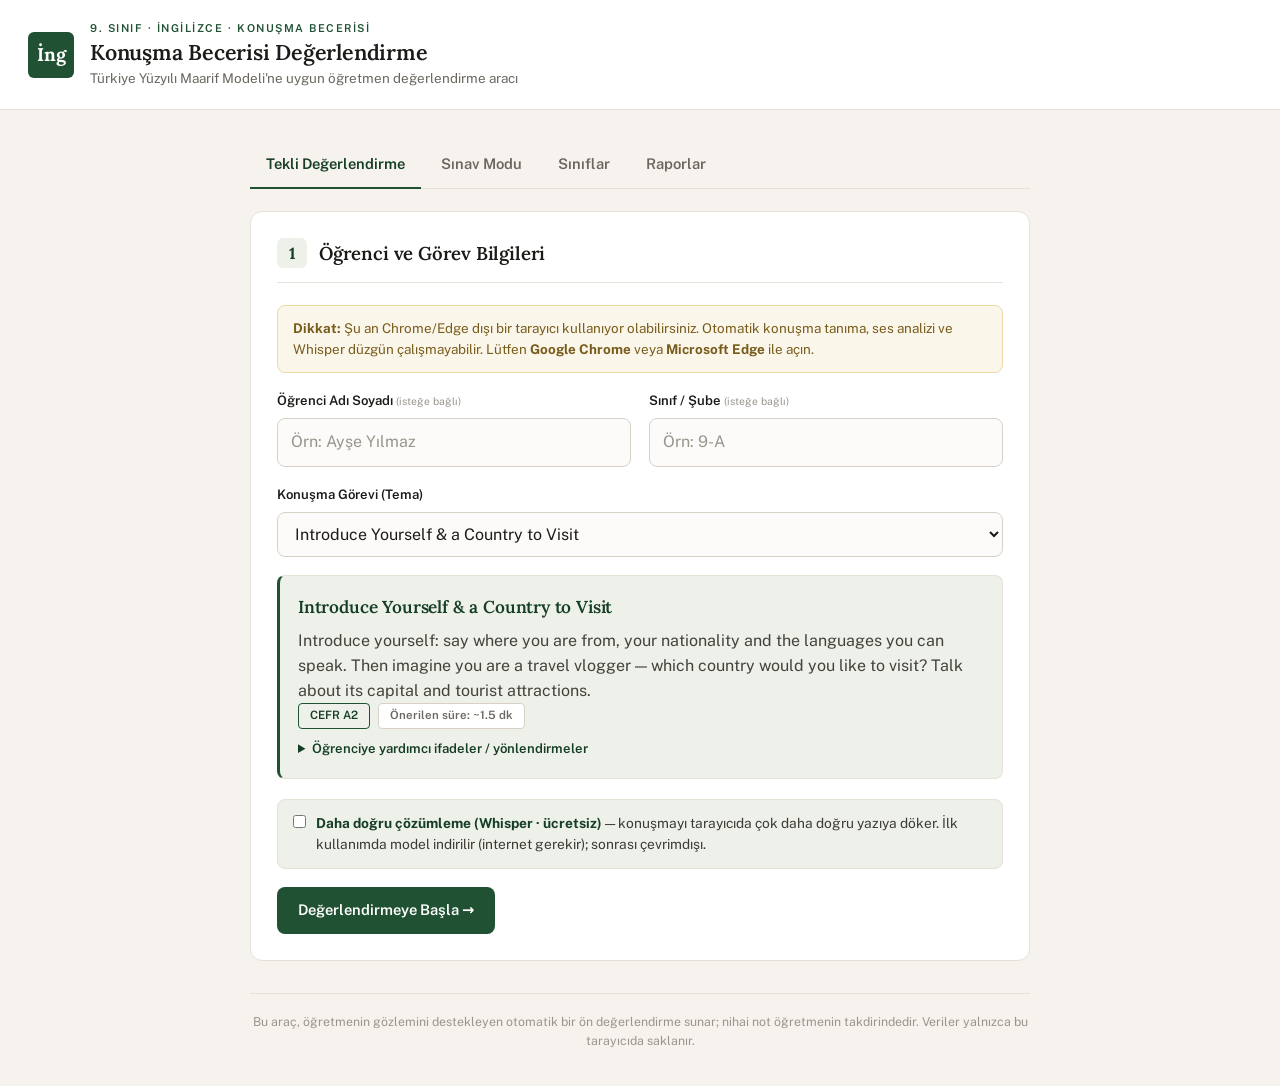
==== commit af54eb74: "Geri bildirimi öne çıkar: sonuç sayfası ve raporda güçlü yönler + öneriler - Sonuç sayfası: 'Geri Bi" ====
--- a/index.html
+++ b/index.html
@@ -151,8 +151,18 @@
       <div id="criteriaList" class="criteria-list"></div>
 
       <div class="feedback-box">
-        <h3>Genel Geri Bildirim</h3>
-        <p id="overallFeedback"></p>
+        <h3>Geri Bildirim</h3>
+        <p id="overallFeedback" class="fb-summary"></p>
+        <div class="fb-cols">
+          <div class="fb-col fb-strong">
+            <h4>Güçlü Yönler</h4>
+            <ul id="fbStrengths"></ul>
+          </div>
+          <div class="fb-col fb-improve">
+            <h4>Geliştirilecek Alanlar &amp; Öneriler</h4>
+            <ul id="fbImprovements"></ul>
+          </div>
+        </div>
       </div>
 
       <label class="field">
@@ -313,10 +323,20 @@
   <!-- Tam ekran yükleniyor katmanı -->
   <div id="loadingOverlay" class="loading-overlay" hidden>
     <div class="loading-box">
-      <div class="spinner" aria-hidden="true"></div>
-      <p id="loadingText">Değerlendiriliyor…</p>
-      <div class="ws-bar" id="loadingBarWrap" hidden><div id="loadingBar" class="ws-bar-fill"></div></div>
-      <small>Lütfen bekleyin, bu işlem birkaç saniye sürebilir.</small>
+      <div id="loadingMain">
+        <div class="spinner" aria-hidden="true"></div>
+        <p id="loadingText">Değerlendiriliyor…</p>
+        <div class="ws-bar" id="loadingBarWrap" hidden><div id="loadingBar" class="ws-bar-fill"></div></div>
+        <small>Lütfen bekleyin, bu işlem birkaç saniye sürebilir.</small>
+      </div>
+      <div id="loadingError" hidden>
+        <div class="load-error-icon" aria-hidden="true">!</div>
+        <p id="loadingErrorText">Bir hata oluştu.</p>
+        <div class="loading-actions">
+          <button id="loadingRetryBtn" class="btn btn-primary" type="button">Tekrar Dene</button>
+          <button id="loadingContinueBtn" class="btn btn-ghost" type="button">Tarayıcı metniyle devam et</button>
+        </div>
+      </div>
     </div>
   </div>
 
--- a/styles.css
+++ b/styles.css
@@ -25,6 +25,7 @@
 }
 
 * { box-sizing: border-box; }
+[hidden] { display: none !important; }
 html, body { margin: 0; padding: 0; }
 body {
   font-family: var(--sans);
@@ -308,9 +309,19 @@
 .achip b { font-size: .98rem; color: var(--ink); font-weight: 700; font-variant-numeric: tabular-nums; }
 .achip-warn { color: #785c1c; background: #fbf6ea; border-color: #ecd9a8; }
 
-.feedback-box { background: var(--accent-soft); border: 1px solid var(--line); border-radius: 8px; padding: 16px 18px; margin: 20px 0; }
-.feedback-box h3 { margin: 0 0 7px; font-size: 1rem; color: var(--accent-ink); }
-.feedback-box p { margin: 0; font-size: .89rem; color: #3c3a34; }
+.feedback-box { background: var(--accent-soft); border: 1px solid var(--line); border-radius: 8px; padding: 18px 20px; margin: 20px 0; }
+.feedback-box h3 { margin: 0 0 8px; font-size: 1.05rem; color: var(--accent-ink); }
+.fb-summary { margin: 0 0 14px; font-size: .9rem; color: #3c3a34; }
+.fb-cols { display: grid; grid-template-columns: 1fr 1fr; gap: 16px; }
+.fb-col { background: var(--surface); border: 1px solid var(--line); border-radius: 8px; padding: 12px 14px; }
+.fb-col h4 { margin: 0 0 8px; font-size: .82rem; font-family: var(--sans); font-weight: 700; text-transform: uppercase; letter-spacing: .03em; }
+.fb-strong h4 { color: var(--b3); }
+.fb-improve h4 { color: var(--b2); }
+.fb-col ul { margin: 0; padding-left: 18px; }
+.fb-col li { font-size: .85rem; color: #3c3a34; margin-bottom: 6px; }
+.fb-col li:last-child { margin-bottom: 0; }
+.fb-muted { color: var(--muted); list-style: none; margin-left: -18px; }
+@media (max-width: 560px) { .fb-cols { grid-template-columns: 1fr; } }
 
 /* Geçmiş tablosu */
 .history-table { width: 100%; border-collapse: collapse; font-size: .87rem; }
@@ -341,6 +352,13 @@
   animation: spin .8s linear infinite;
 }
 @keyframes spin { to { transform: rotate(360deg); } }
+.load-error-icon {
+  width: 44px; height: 44px; margin: 0 auto; border-radius: 50%;
+  background: #fbeaea; color: var(--danger); font-weight: 800; font-size: 1.5rem;
+  display: flex; align-items: center; justify-content: center;
+}
+#loadingError p { margin: 14px 0 0; font-family: var(--serif); font-size: 1rem; }
+.loading-actions { display: flex; gap: 10px; justify-content: center; margin-top: 18px; flex-wrap: wrap; }
 
 /* Toast */
 .toast {
@@ -409,6 +427,12 @@
   .pr-summary { background: #f4f6f2; border-left: 3px solid #1f5132; padding: 7px 10px;
     border-radius: 0 6px 6px 0; margin-bottom: 8px; font-size: 9.8px; }
   .pr-acoustic { margin-top: 4px; color: #5b6779; font-size: 9px; }
+  .pr-feedback { display: flex; gap: 12px; margin-bottom: 8px; }
+  .pr-fb { flex: 1; font-size: 9.8px; border: 1px solid #e6e1d7; border-radius: 6px; padding: 7px 10px; }
+  .pr-fb.strong { border-left: 3px solid #2f8f4e; flex: 0 0 34%; }
+  .pr-fb.improve { border-left: 3px solid #c77d16; }
+  .pr-fb ul { margin: 4px 0 0; padding-left: 16px; }
+  .pr-fb li { margin-bottom: 2px; }
   .pr-note { border: 1px dashed #cfd6e0; border-radius: 6px; padding: 7px 10px; font-size: 9.8px; margin-bottom: 10px; }
 
   .pr-foot { display: flex; justify-content: space-between; align-items: flex-end;
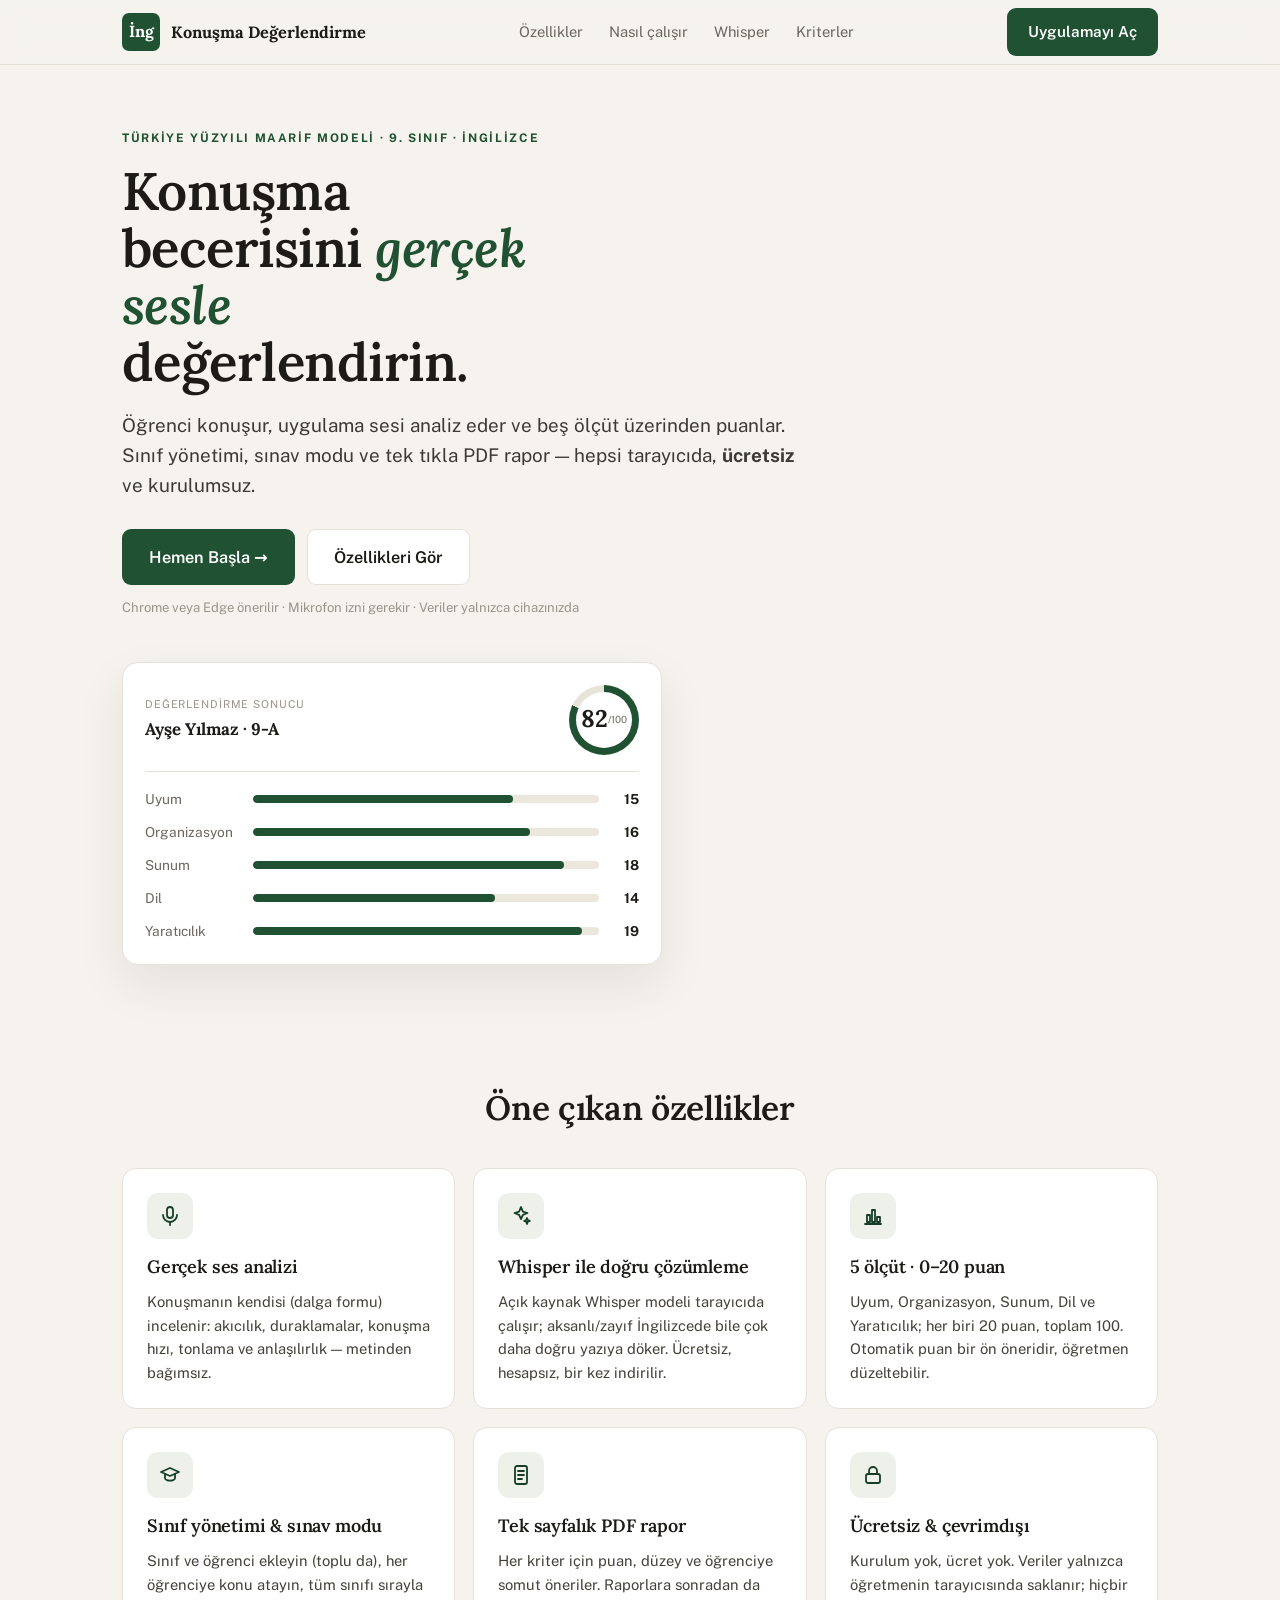
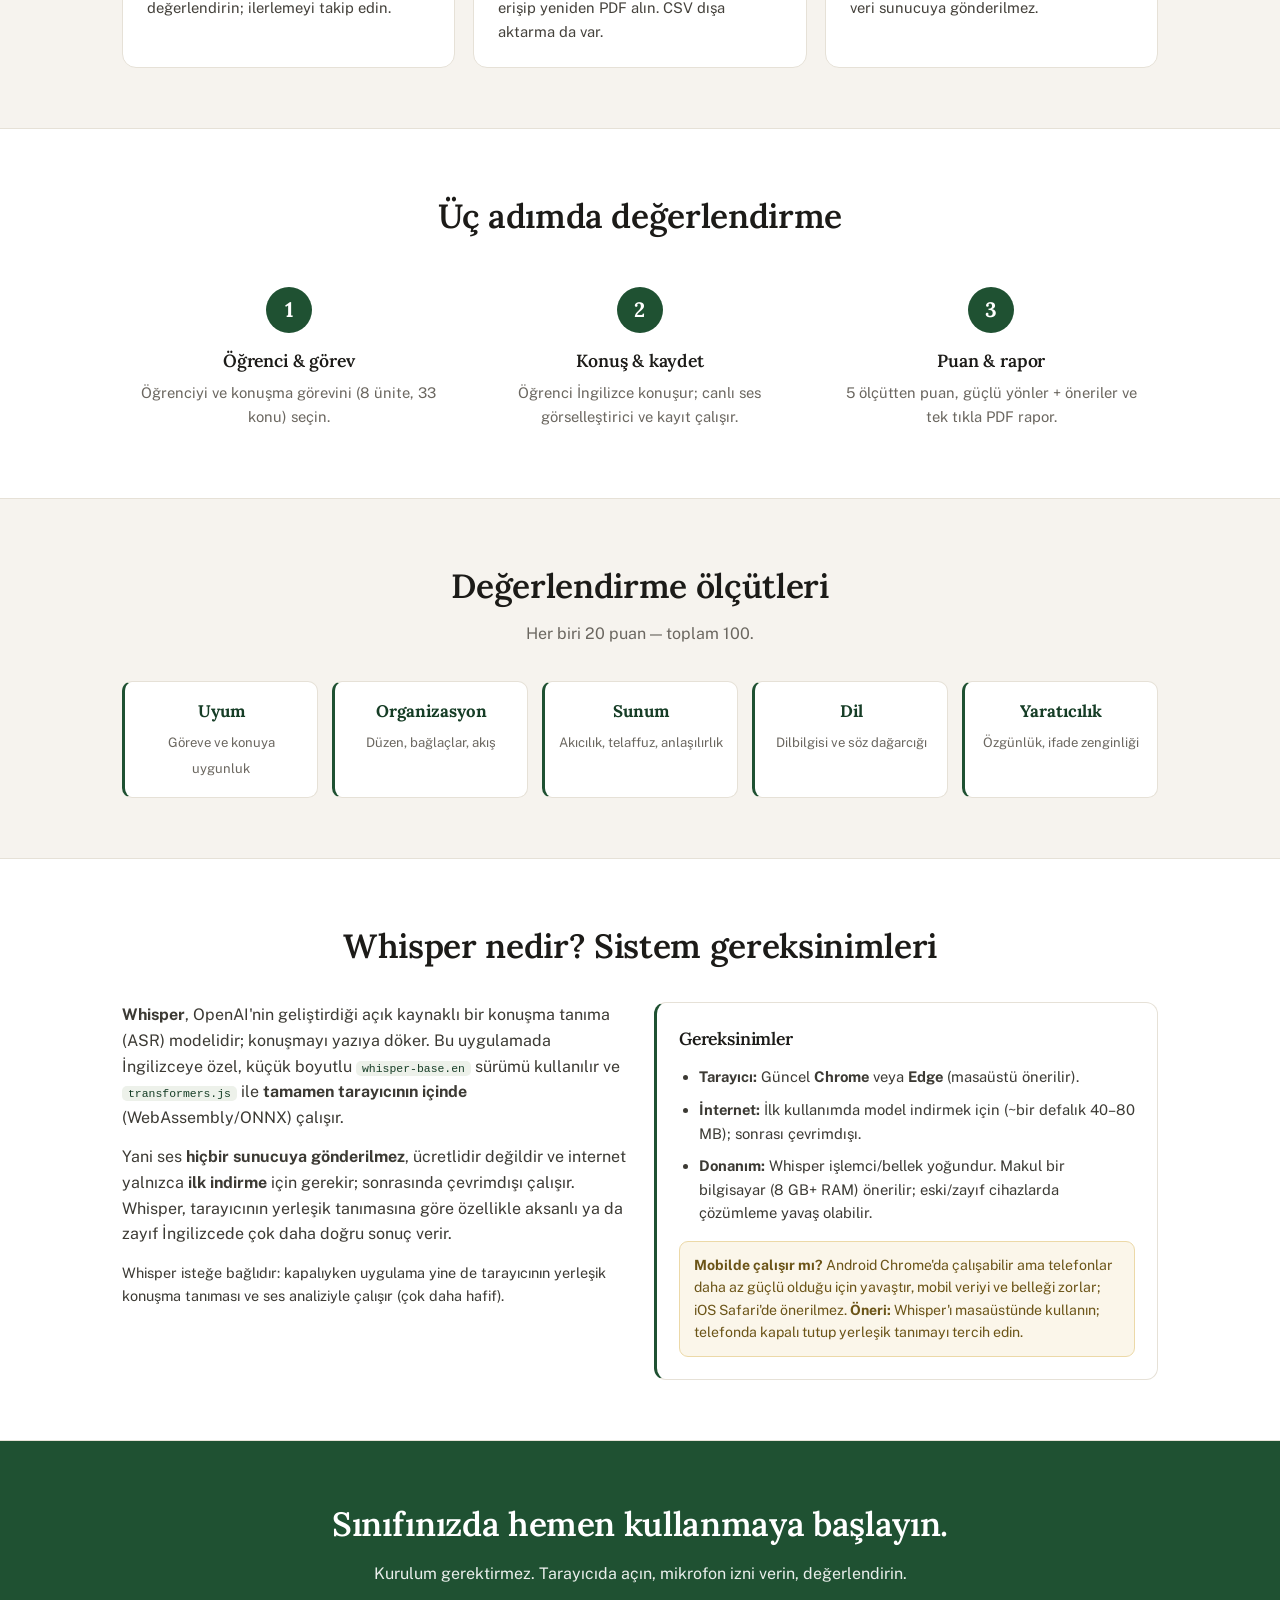
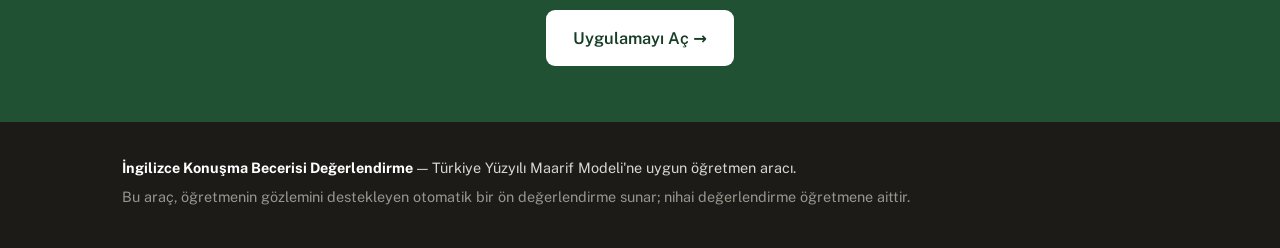
==== commit 1cb15bf9: "Tanıtım (landing) sayfası ekle + mobil/PC arayüz iyileştirmeleri - index.html artık landing (hero, ö" ====
--- a/index.html
+++ b/index.html
@@ -4,347 +4,180 @@
   <meta charset="UTF-8" />
   <meta name="viewport" content="width=device-width, initial-scale=1.0" />
   <title>İngilizce Konuşma Becerisi Değerlendirme · 9. Sınıf</title>
-  <meta name="description" content="Türkiye Yüzyılı Maarif Modeli'ne uygun, 9. sınıf öğrencileri için İngilizce konuşma becerisi değerlendirme uygulaması." />
+  <meta name="description" content="Türkiye Yüzyılı Maarif Modeli'ne uygun, 9. sınıf öğrencileri için gerçek ses analizli İngilizce konuşma becerisi değerlendirme uygulaması. Ücretsiz, çevrimdışı, kurulumsuz." />
   <link rel="preconnect" href="https://fonts.googleapis.com" />
   <link rel="preconnect" href="https://fonts.gstatic.com" crossorigin />
   <link href="https://fonts.googleapis.com/css2?family=Lora:wght@500;600;700&family=Public+Sans:wght@400;500;600;700&display=swap" rel="stylesheet" />
-  <link rel="stylesheet" href="styles.css" />
+  <link rel="stylesheet" href="landing.css" />
 </head>
 <body>
-  <header class="app-header">
-    <div class="brand">
-      <span class="brand-mark" aria-hidden="true">İng</span>
-      <div class="brand-text">
-        <p class="eyebrow">9. Sınıf · İngilizce · Konuşma Becerisi</p>
-        <h1>Konuşma Becerisi Değerlendirme</h1>
-        <p class="subtitle">Türkiye Yüzyılı Maarif Modeli'ne uygun öğretmen değerlendirme aracı</p>
-      </div>
+
+  <header class="lp-nav">
+    <div class="lp-wrap lp-nav-inner">
+      <a class="lp-brand" href="#top">
+        <span class="lp-mark">İng</span>
+        <span class="lp-brand-text">Konuşma Değerlendirme</span>
+      </a>
+      <nav class="lp-nav-links">
+        <a href="#ozellikler">Özellikler</a>
+        <a href="#nasil">Nasıl çalışır</a>
+        <a href="#whisper">Whisper</a>
+        <a href="#kriterler">Kriterler</a>
+      </nav>
+      <a class="lp-btn lp-btn-primary" href="app.html">Uygulamayı Aç</a>
     </div>
-    <button id="newAssessmentBtn" class="btn btn-ghost" type="button" hidden>Yeni Değerlendirme</button>
   </header>
 
-  <main class="container">
+  <main id="top">
 
-    <nav class="tabs" id="tabs">
-      <button type="button" class="tab is-active" data-view="single">Tekli Değerlendirme</button>
-      <button type="button" class="tab" data-view="exam">Sınav Modu</button>
-      <button type="button" class="tab" data-view="classes">Sınıflar</button>
-      <button type="button" class="tab" data-view="reports">Raporlar</button>
-    </nav>
+    <!-- HERO -->
+    <section class="lp-hero">
+      <div class="lp-wrap">
+        <p class="lp-eyebrow">Türkiye Yüzyılı Maarif Modeli · 9. Sınıf · İngilizce</p>
+        <h1>Konuşma becerisini <em>gerçek sesle</em> değerlendirin.</h1>
+        <p class="lp-lead">
+          Öğrenci konuşur, uygulama sesi analiz eder ve beş ölçüt üzerinden puanlar.
+          Sınıf yönetimi, sınav modu ve tek tıkla PDF rapor — hepsi tarayıcıda,
+          <strong>ücretsiz</strong> ve kurulumsuz.
+        </p>
+        <div class="lp-cta">
+          <a class="lp-btn lp-btn-primary lp-btn-lg" href="app.html">Hemen Başla →</a>
+          <a class="lp-btn lp-btn-ghost lp-btn-lg" href="#ozellikler">Özellikleri Gör</a>
+        </div>
+        <p class="lp-note">Chrome veya Edge önerilir · Mikrofon izni gerekir · Veriler yalnızca cihazınızda</p>
 
-    <!-- 1. ADIM: Hazırlık -->
-    <section id="setupStep" class="card step">
-      <h2 class="step-title"><span class="step-no">1</span> Öğrenci ve Görev Bilgileri</h2>
-
-      <p id="browserNote" class="browser-note">
-        <strong>Tarayıcı gereksinimi:</strong> En iyi sonuç için <strong>Google Chrome</strong> veya
-        <strong>Microsoft Edge</strong> kullanın ve mikrofon iznini verin. Konuşma tanıma, ses analizi
-        ve Whisper bu tarayıcılarda çalışır; Firefox/Safari'de bazı özellikler çalışmayabilir.
-      </p>
-
-      <div class="grid-2">
-        <label class="field">
-          <span>Öğrenci Adı Soyadı <em class="optional">(isteğe bağlı)</em></span>
-          <input type="text" id="studentName" placeholder="Örn: Ayşe Yılmaz" autocomplete="off" />
-        </label>
-        <label class="field">
-          <span>Sınıf / Şube <em class="optional">(isteğe bağlı)</em></span>
-          <input type="text" id="studentClass" placeholder="Örn: 9-A" autocomplete="off" />
-        </label>
-      </div>
-
-      <label class="field">
-        <span>Konuşma Görevi (Tema)</span>
-        <select id="taskSelect"></select>
-      </label>
-
-      <div id="taskCard" class="task-card">
-        <h3 id="taskTitle"></h3>
-        <p id="taskPrompt"></p>
-        <p class="task-meta">
-          <span id="taskLevel" class="chip"></span>
-          <span id="taskDuration" class="chip chip-soft"></span>
-        </p>
-        <details class="task-hints">
-          <summary>Öğrenciye yardımcı ifadeler / yönlendirmeler</summary>
-          <ul id="taskHints"></ul>
-        </details>
-      </div>
-
-      <p id="speechSupport" class="notice" hidden></p>
-
-      <label class="check-field">
-        <input type="checkbox" id="useWhisper" />
-        <span><strong>Daha doğru çözümleme (Whisper · ücretsiz)</strong> — konuşmayı tarayıcıda
-        çok daha doğru yazıya döker. İlk kullanımda model indirilir (internet gerekir); sonrası çevrimdışı.</span>
-      </label>
-
-      <button id="goToRecordBtn" class="btn btn-primary" type="button">Değerlendirmeye Başla →</button>
-    </section>
-
-    <!-- 2. ADIM: Kayıt -->
-    <section id="recordStep" class="card step" hidden>
-      <h2 class="step-title"><span class="step-no">2</span> Konuşma Kaydı</h2>
-
-      <div class="record-task">
-        <strong id="recordTaskTitle"></strong>
-        <p id="recordTaskPrompt"></p>
-      </div>
-
-      <div id="whisperStatus" class="whisper-status" hidden>
-        <div class="ws-row">
-          <span class="ws-label"><span class="ws-dot"></span>Whisper modeli</span>
-          <span id="whisperStatusText" class="ws-text">hazırlanıyor…</span>
-        </div>
-        <div class="ws-bar"><div id="whisperBar" class="ws-bar-fill"></div></div>
-      </div>
-
-      <div class="recorder">
-        <div class="recorder-top">
-          <div class="recorder-status">
-            <span id="recDot" class="rec-dot"></span>
-            <span id="recStatusText">Hazır</span>
-            <span id="recTimer" class="rec-timer">00:00</span>
+        <div class="lp-hero-card" aria-hidden="true">
+          <div class="lp-hc-head">
+            <div><span class="lp-hc-eyebrow">Değerlendirme Sonucu</span><strong>Ayşe Yılmaz · 9-A</strong></div>
+            <div class="lp-ring"><span>82</span><small>/100</small></div>
           </div>
-          <div class="recorder-controls">
-            <button id="startBtn" class="btn btn-primary" type="button"><span class="btn-rec-dot"></span>Kaydı Başlat</button>
-            <button id="stopBtn" class="btn btn-danger" type="button" disabled>Durdur</button>
-          </div>
-        </div>
-        <canvas id="visualizer" class="visualizer" aria-hidden="true"></canvas>
-      </div>
-
-      <label class="field">
-        <span>Konuşma Metni (otomatik yazıya dökülür — düzenlenebilir)</span>
-        <textarea id="transcript" rows="7" placeholder="Öğrenci konuştukça metin burada görünecek. Mikrofon yoksa metni elle de yazabilirsiniz."></textarea>
-      </label>
-
-      <div class="row-between">
-        <button id="backToSetupBtn" class="btn btn-ghost" type="button">← Geri</button>
-        <button id="evaluateBtn" class="btn btn-primary" type="button">Değerlendir →</button>
-      </div>
-    </section>
-
-    <!-- 3. ADIM: Sonuç -->
-    <section id="resultStep" class="card step" hidden>
-      <h2 class="step-title"><span class="step-no">3</span> Değerlendirme Sonucu</h2>
-
-      <div class="result-head">
-        <div>
-          <p class="result-student"><strong id="resStudent"></strong> · <span id="resClass"></span></p>
-          <p class="result-task" id="resTask"></p>
-        </div>
-        <div class="score-ring" id="scoreRing">
-          <span id="totalScore">0</span>
-          <small>/ 100</small>
-          <em id="totalBand"></em>
-        </div>
-      </div>
-
-      <div id="audioPanel" class="audio-panel" hidden>
-        <h3>Ses Kaydı &amp; Akustik Ölçümler</h3>
-        <p class="audio-hint">Öğrencinin sesini dinleyip puanları gerektiğinde elle düzeltebilirsiniz. Aşağıdaki ölçümler doğrudan ses dalgasından çıkarılır (metinden bağımsız).</p>
-        <audio id="audioPlayer" controls></audio>
-        <div id="acousticChips" class="acoustic-chips"></div>
-      </div>
-
-      <div id="criteriaList" class="criteria-list"></div>
-
-      <div class="feedback-box">
-        <h3>Geri Bildirim</h3>
-        <p id="overallFeedback" class="fb-summary"></p>
-        <div class="fb-cols">
-          <div class="fb-col fb-strong">
-            <h4>Güçlü Yönler</h4>
-            <ul id="fbStrengths"></ul>
-          </div>
-          <div class="fb-col fb-improve">
-            <h4>Geliştirilecek Alanlar &amp; Öneriler</h4>
-            <ul id="fbImprovements"></ul>
-          </div>
-        </div>
-      </div>
-
-      <label class="field">
-        <span>Öğretmen Notu (rapora eklenir)</span>
-        <textarea id="teacherNote" rows="3" placeholder="İsteğe bağlı: öğrenciye yönelik kişisel geri bildirim..."></textarea>
-      </label>
-
-      <div class="row-between">
-        <button id="backToRecordBtn" class="btn btn-ghost" type="button">← Kayda Dön</button>
-        <div class="result-actions">
-          <button id="printBtn" class="btn btn-ghost" type="button">Yazdır / PDF</button>
-          <button id="downloadAudioBtn" class="btn btn-ghost" type="button" hidden>Sesi İndir</button>
-          <button id="exportBtn" class="btn btn-ghost" type="button">JSON Kaydet</button>
-          <button id="finishBtn" class="btn btn-primary" type="button">Kaydet & Bitir</button>
+          <div class="lp-hc-row"><span>Uyum</span><i class="lp-bar"><b style="width:75%"></b></i><em>15</em></div>
+          <div class="lp-hc-row"><span>Organizasyon</span><i class="lp-bar"><b style="width:80%"></b></i><em>16</em></div>
+          <div class="lp-hc-row"><span>Sunum</span><i class="lp-bar"><b style="width:90%"></b></i><em>18</em></div>
+          <div class="lp-hc-row"><span>Dil</span><i class="lp-bar"><b style="width:70%"></b></i><em>14</em></div>
+          <div class="lp-hc-row"><span>Yaratıcılık</span><i class="lp-bar"><b style="width:95%"></b></i><em>19</em></div>
         </div>
       </div>
     </section>
 
-    <!-- RAPORLAR (kalıcı arşiv) -->
-    <section id="view-reports" class="card" hidden>
-      <h2 class="step-title">Raporlar</h2>
-      <p class="muted-note">Tüm kayıtlı değerlendirmeler burada saklanır; istediğin zaman <strong>PDF</strong> olarak yeniden alabilirsin.</p>
-      <div class="add-row">
-        <input id="reportSearch" type="text" placeholder="Öğrenci veya sınıf ara…" autocomplete="off" />
+    <!-- ÖZELLİKLER -->
+    <section id="ozellikler" class="lp-section">
+      <div class="lp-wrap">
+        <h2 class="lp-h2">Öne çıkan özellikler</h2>
+        <div class="lp-grid">
+          <article class="lp-feature">
+            <div class="lp-ico"><svg viewBox="0 0 24 24" class="ic"><rect x="9" y="3" width="6" height="11" rx="3"/><path d="M5 11a7 7 0 0 0 14 0"/><line x1="12" y1="18" x2="12" y2="21"/></svg></div>
+            <h3>Gerçek ses analizi</h3>
+            <p>Konuşmanın kendisi (dalga formu) incelenir: akıcılık, duraklamalar, konuşma hızı, tonlama ve anlaşılırlık — metinden bağımsız.</p>
+          </article>
+          <article class="lp-feature">
+            <div class="lp-ico"><svg viewBox="0 0 24 24" class="ic"><path d="M12 3l1.9 4.6L18.5 9l-4.6 1.9L12 15l-1.9-4.1L5.5 9l4.6-1.4z"/><path d="M18 14l.8 2 2 .8-2 .8L18 20l-.8-2.4-2-.8 2-.8z"/></svg></div>
+            <h3>Whisper ile doğru çözümleme</h3>
+            <p>Açık kaynak Whisper modeli tarayıcıda çalışır; aksanlı/zayıf İngilizcede bile çok daha doğru yazıya döker. Ücretsiz, hesapsız, bir kez indirilir.</p>
+          </article>
+          <article class="lp-feature">
+            <div class="lp-ico"><svg viewBox="0 0 24 24" class="ic"><line x1="4" y1="20" x2="20" y2="20"/><rect x="6" y="11" width="3" height="7"/><rect x="11" y="6" width="3" height="12"/><rect x="16" y="13" width="3" height="5"/></svg></div>
+            <h3>5 ölçüt · 0–20 puan</h3>
+            <p>Uyum, Organizasyon, Sunum, Dil ve Yaratıcılık; her biri 20 puan, toplam 100. Otomatik puan bir ön öneridir, öğretmen düzeltebilir.</p>
+          </article>
+          <article class="lp-feature">
+            <div class="lp-ico"><svg viewBox="0 0 24 24" class="ic"><path d="M3 9l9-4 9 4-9 4z"/><path d="M7 11v4c0 1.4 2.4 2.6 5 2.6s5-1.2 5-2.6v-4"/></svg></div>
+            <h3>Sınıf yönetimi & sınav modu</h3>
+            <p>Sınıf ve öğrenci ekleyin (toplu da), her öğrenciye konu atayın, tüm sınıfı sırayla değerlendirin; ilerlemeyi takip edin.</p>
+          </article>
+          <article class="lp-feature">
+            <div class="lp-ico"><svg viewBox="0 0 24 24" class="ic"><rect x="6" y="3" width="12" height="18" rx="2"/><line x1="9" y1="8" x2="15" y2="8"/><line x1="9" y1="12" x2="15" y2="12"/><line x1="9" y1="16" x2="13" y2="16"/></svg></div>
+            <h3>Tek sayfalık PDF rapor</h3>
+            <p>Her kriter için puan, düzey ve öğrenciye somut öneriler. Raporlara sonradan da erişip yeniden PDF alın. CSV dışa aktarma da var.</p>
+          </article>
+          <article class="lp-feature">
+            <div class="lp-ico"><svg viewBox="0 0 24 24" class="ic"><rect x="5" y="11" width="14" height="9" rx="2"/><path d="M8 11V8a4 4 0 0 1 8 0v3"/></svg></div>
+            <h3>Ücretsiz & çevrimdışı</h3>
+            <p>Kurulum yok, ücret yok. Veriler yalnızca öğretmenin tarayıcısında saklanır; hiçbir veri sunucuya gönderilmez.</p>
+          </article>
+        </div>
       </div>
-      <div class="table-scroll">
-        <table class="history-table">
-          <thead><tr><th>Tarih</th><th>Öğrenci</th><th>Sınıf</th><th>Konu</th><th>Puan</th><th>Düzey</th><th></th></tr></thead>
-          <tbody id="reportsBody"></tbody>
-        </table>
-      </div>
-      <p id="noReportsHint" class="muted-note" hidden>Henüz kayıtlı rapor yok.</p>
     </section>
 
-    <!-- SINAV MODU -->
-    <section id="view-exam" class="card" hidden>
-      <h2 class="step-title">Sınav Modu</h2>
-
-      <p class="muted-note">Sınıf ve öğrenci seç, öğrencinin konusunu belirle ve değerlendir. Konu öğrenci bazlıdır.</p>
-      <div id="examNoClass" class="notice" hidden>Önce <strong>Sınıflar</strong> sekmesinden bir sınıf ve öğrenci ekleyin.</div>
-
-      <div id="examPicker" class="exam-picker">
-        <label class="field">
-          <span>Sınıf</span>
-          <select id="examClass"></select>
-        </label>
-        <label class="field">
-          <span>Öğrenci</span>
-          <select id="examStudent"></select>
-        </label>
-        <label class="field">
-          <span>Konu <em class="optional">(bu öğrenci için)</em></span>
-          <select id="examTaskSel"></select>
-        </label>
-        <label class="check-field">
-          <input type="checkbox" id="examWhisper" />
-          <span><strong>Daha doğru çözümleme (Whisper · ücretsiz)</strong> — daha isabetli yazıya dökme (Chrome/Edge).</span>
-        </label>
-        <button id="examEvaluateBtn" class="btn btn-primary" type="button">Seçili Öğrenciyi Değerlendir →</button>
-      </div>
-
-      <div id="examRosterWrap">
-        <div class="exam-head">
-          <div>
-            <strong id="examRosterClass"></strong>
-            <p class="muted-note">Sınıf ilerlemesi — satıra tıklayarak öğrenci seçebilirsin</p>
+    <!-- NASIL ÇALIŞIR -->
+    <section id="nasil" class="lp-section lp-alt">
+      <div class="lp-wrap">
+        <h2 class="lp-h2">Üç adımda değerlendirme</h2>
+        <div class="lp-steps">
+          <div class="lp-step">
+            <span class="lp-step-no">1</span>
+            <h3>Öğrenci & görev</h3>
+            <p>Öğrenciyi ve konuşma görevini (8 ünite, 33 konu) seçin.</p>
           </div>
-          <div class="exam-progress">
-            <span id="examProgressText" class="ws-text"></span>
-            <div class="meter"><div id="examProgressBar" class="meter-fill band-3" style="width:0%"></div></div>
+          <div class="lp-step">
+            <span class="lp-step-no">2</span>
+            <h3>Konuş & kaydet</h3>
+            <p>Öğrenci İngilizce konuşur; canlı ses görselleştirici ve kayıt çalışır.</p>
           </div>
-        </div>
-        <div class="table-scroll">
-          <table class="history-table">
-            <thead><tr><th>No</th><th>Öğrenci</th><th>Konu</th><th>Durum</th><th>Puan</th></tr></thead>
-            <tbody id="examStudentList"></tbody>
-          </table>
-        </div>
-        <div class="row-between">
-          <span></span>
-          <button id="examSummaryBtn" class="btn btn-ghost" type="button">Sınıf Özeti &amp; Dışa Aktar →</button>
-        </div>
-      </div>
-
-      <div id="examSummary" hidden>
-        <div class="result-head">
-          <div>
-            <strong id="examSummaryClass"></strong>
-            <p id="examSummaryTask" class="muted-note"></p>
-          </div>
-          <div class="score-ring" id="examAvgRing" style="--p:0">
-            <span id="examAvg">0</span><small>/ 100</small><em>sınıf ort.</em>
-          </div>
-        </div>
-        <div class="table-scroll">
-          <table class="history-table" id="examSummaryTable">
-            <thead><tr><th>No</th><th>Öğrenci</th><th>Konu</th><th>Uyum</th><th>Org.</th><th>Sunum</th><th>Dil</th><th>Yar.</th><th>Toplam</th><th>Düzey</th></tr></thead>
-            <tbody id="examSummaryBody"></tbody>
-          </table>
-        </div>
-        <div class="row-between">
-          <button id="examSummaryBackBtn" class="btn btn-ghost" type="button">← Listeye Dön</button>
-          <div class="result-actions">
-            <button id="examCsvBtn" class="btn btn-ghost" type="button">CSV İndir</button>
-            <button id="examPrintBtn" class="btn btn-ghost" type="button">Yazdır / PDF</button>
+          <div class="lp-step">
+            <span class="lp-step-no">3</span>
+            <h3>Puan & rapor</h3>
+            <p>5 ölçütten puan, güçlü yönler + öneriler ve tek tıkla PDF rapor.</p>
           </div>
         </div>
       </div>
     </section>
 
-    <!-- SINIF YÖNETİMİ -->
-    <section id="view-classes" class="card" hidden>
-      <h2 class="step-title">Sınıf Yönetimi</h2>
+    <!-- KRİTERLER -->
+    <section id="kriterler" class="lp-section">
+      <div class="lp-wrap">
+        <h2 class="lp-h2">Değerlendirme ölçütleri</h2>
+        <p class="lp-sub">Her biri 20 puan — toplam 100.</p>
+        <div class="lp-criteria">
+          <div class="lp-crit"><strong>Uyum</strong><span>Göreve ve konuya uygunluk</span></div>
+          <div class="lp-crit"><strong>Organizasyon</strong><span>Düzen, bağlaçlar, akış</span></div>
+          <div class="lp-crit"><strong>Sunum</strong><span>Akıcılık, telaffuz, anlaşılırlık</span></div>
+          <div class="lp-crit"><strong>Dil</strong><span>Dilbilgisi ve söz dağarcığı</span></div>
+          <div class="lp-crit"><strong>Yaratıcılık</strong><span>Özgünlük, ifade zenginliği</span></div>
+        </div>
+      </div>
+    </section>
 
-      <div class="add-row">
-        <input id="newClassName" type="text" placeholder="Yeni sınıf adı — örn: 9-A" autocomplete="off" />
-        <button id="addClassBtn" class="btn btn-primary" type="button">Sınıf Ekle</button>
+    <!-- WHISPER & GEREKSİNİMLER -->
+    <section id="whisper" class="lp-section lp-alt">
+      <div class="lp-wrap">
+        <h2 class="lp-h2">Whisper nedir? Sistem gereksinimleri</h2>
+        <div class="lp-two">
+          <div class="lp-prose">
+            <p><strong>Whisper</strong>, OpenAI'nin geliştirdiği açık kaynaklı bir konuşma tanıma (ASR) modelidir; konuşmayı yazıya döker. Bu uygulamada İngilizceye özel, küçük boyutlu <code>whisper-base.en</code> sürümü kullanılır ve <code>transformers.js</code> ile <strong>tamamen tarayıcının içinde</strong> (WebAssembly/ONNX) çalışır.</p>
+            <p>Yani ses <strong>hiçbir sunucuya gönderilmez</strong>, ücretlidir değildir ve internet yalnızca <strong>ilk indirme</strong> için gerekir; sonrasında çevrimdışı çalışır. Whisper, tarayıcının yerleşik tanımasına göre özellikle aksanlı ya da zayıf İngilizcede çok daha doğru sonuç verir.</p>
+            <p class="lp-muted">Whisper isteğe bağlıdır: kapalıyken uygulama yine de tarayıcının yerleşik konuşma tanıması ve ses analiziyle çalışır (çok daha hafif).</p>
+          </div>
+          <div class="lp-req">
+            <h3>Gereksinimler</h3>
+            <ul>
+              <li><strong>Tarayıcı:</strong> Güncel <strong>Chrome</strong> veya <strong>Edge</strong> (masaüstü önerilir).</li>
+              <li><strong>İnternet:</strong> İlk kullanımda model indirmek için (~bir defalık 40–80 MB); sonrası çevrimdışı.</li>
+              <li><strong>Donanım:</strong> Whisper işlemci/bellek yoğundur. Makul bir bilgisayar (8 GB+ RAM) önerilir; eski/zayıf cihazlarda çözümleme yavaş olabilir.</li>
+            </ul>
+            <p class="lp-mobile"><strong>Mobilde çalışır mı?</strong> Android Chrome'da çalışabilir ama telefonlar daha az güçlü olduğu için yavaştır, mobil veriyi ve belleği zorlar; iOS Safari'de önerilmez. <strong>Öneri:</strong> Whisper'ı masaüstünde kullanın; telefonda kapalı tutup yerleşik tanımayı tercih edin.</p>
+          </div>
+        </div>
       </div>
+    </section>
 
-      <div id="classList" class="class-list"></div>
-      <p id="noClassesHint" class="muted-note" hidden>Henüz sınıf yok. Yukarıdan bir sınıf ekleyin.</p>
-
-      <div id="classDetail" class="class-detail" hidden>
-        <div class="row-between">
-          <h3 id="classDetailName"></h3>
-          <button id="deleteClassBtn" class="btn btn-ghost" type="button">Sınıfı Sil</button>
-        </div>
-        <p id="classStudentCount" class="muted-note"></p>
-
-        <table class="history-table">
-          <thead><tr><th>No</th><th>Öğrenci</th><th></th></tr></thead>
-          <tbody id="studentList"></tbody>
-        </table>
-
-        <div class="add-row">
-          <input id="newStudentNo" type="text" inputmode="numeric" class="no-input" placeholder="No" autocomplete="off" />
-          <input id="newStudentName" type="text" placeholder="Ad Soyad" autocomplete="off" />
-          <button id="addStudentBtn" class="btn btn-ghost" type="button">Ekle</button>
-        </div>
-
-        <label class="field">
-          <span>Toplu öğrenci ekle (her satıra: <strong>No Ad Soyad</strong>)</span>
-          <textarea id="bulkStudents" rows="6" placeholder="101 Ayşe Yılmaz
-102 Mehmet Demir
-103 Zeynep Kaya
-..."></textarea>
-        </label>
-        <button id="bulkAddBtn" class="btn btn-primary" type="button">Listeyi Ekle</button>
+    <!-- CTA -->
+    <section class="lp-cta-band">
+      <div class="lp-wrap">
+        <h2>Sınıfınızda hemen kullanmaya başlayın.</h2>
+        <p>Kurulum gerektirmez. Tarayıcıda açın, mikrofon izni verin, değerlendirin.</p>
+        <a class="lp-btn lp-btn-primary lp-btn-lg" href="app.html">Uygulamayı Aç →</a>
       </div>
     </section>
 
   </main>
 
-  <footer class="app-footer">
-    <p>Bu araç, öğretmenin gözlemini destekleyen otomatik bir ön değerlendirme sunar; nihai not öğretmenin takdirindedir. Veriler yalnızca bu tarayıcıda saklanır.</p>
+  <footer class="lp-footer">
+    <div class="lp-wrap">
+      <p><strong>İngilizce Konuşma Becerisi Değerlendirme</strong> — Türkiye Yüzyılı Maarif Modeli'ne uygun öğretmen aracı.</p>
+      <p class="lp-fine">Bu araç, öğretmenin gözlemini destekleyen otomatik bir ön değerlendirme sunar; nihai değerlendirme öğretmene aittir.</p>
+    </div>
   </footer>
 
-  <!-- Tam ekran yükleniyor katmanı -->
-  <div id="loadingOverlay" class="loading-overlay" hidden>
-    <div class="loading-box">
-      <div id="loadingMain">
-        <div class="spinner" aria-hidden="true"></div>
-        <p id="loadingText">Değerlendiriliyor…</p>
-        <div class="ws-bar" id="loadingBarWrap" hidden><div id="loadingBar" class="ws-bar-fill"></div></div>
-        <small>Lütfen bekleyin, bu işlem birkaç saniye sürebilir.</small>
-      </div>
-      <div id="loadingError" hidden>
-        <div class="load-error-icon" aria-hidden="true">!</div>
-        <p id="loadingErrorText">Bir hata oluştu.</p>
-        <div class="loading-actions">
-          <button id="loadingRetryBtn" class="btn btn-primary" type="button">Tekrar Dene</button>
-          <button id="loadingContinueBtn" class="btn btn-ghost" type="button">Tarayıcı metniyle devam et</button>
-        </div>
-      </div>
-    </div>
-  </div>
-
-  <!-- Tek sayfalık yazdırma raporu (yalnız yazdırmada görünür) -->
-  <div id="printReport" class="print-report" aria-hidden="true"></div>
-
-  <script src="rubric.js"></script>
-  <script src="audio.js"></script>
-  <script src="app.js"></script>
 </body>
 </html>
--- a/landing.css
+++ b/landing.css
@@ -0,0 +1,130 @@
+/* landing.css — Tanıtım sayfası (responsive) */
+:root {
+  --paper: #f6f3ee;
+  --surface: #ffffff;
+  --ink: #1c1b18;
+  --muted: #6b6760;
+  --faint: #9a958c;
+  --line: #e6e1d7;
+  --accent: #1f5132;
+  --accent-ink: #163d26;
+  --accent-soft: #edf1ea;
+  --serif: "Lora", Georgia, serif;
+  --sans: "Public Sans", system-ui, -apple-system, "Segoe UI", Roboto, sans-serif;
+}
+* { box-sizing: border-box; }
+html { scroll-behavior: smooth; }
+body { margin: 0; font-family: var(--sans); color: var(--ink); background: var(--paper); line-height: 1.6; -webkit-font-smoothing: antialiased; }
+h1, h2, h3 { font-family: var(--serif); font-weight: 600; letter-spacing: -.01em; }
+a { color: inherit; text-decoration: none; }
+img { max-width: 100%; }
+
+.lp-wrap { max-width: 1080px; margin: 0 auto; padding: 0 22px; }
+
+/* Buttons */
+.lp-btn { display: inline-flex; align-items: center; gap: 8px; font-weight: 600; font-size: .95rem; border-radius: 9px; padding: 11px 20px; border: 1px solid transparent; cursor: pointer; transition: background .15s, border-color .15s, transform .05s; }
+.lp-btn:active { transform: translateY(1px); }
+.lp-btn-primary { background: var(--accent); color: #fff; }
+.lp-btn-primary:hover { background: var(--accent-ink); }
+.lp-btn-ghost { background: var(--surface); color: var(--ink); border-color: var(--line); }
+.lp-btn-ghost:hover { background: #f0ece4; }
+.lp-btn-lg { padding: 14px 26px; font-size: 1.02rem; }
+
+/* Nav */
+.lp-nav { position: sticky; top: 0; z-index: 20; background: rgba(246, 243, 238, .9); backdrop-filter: blur(8px); border-bottom: 1px solid var(--line); }
+.lp-nav-inner { display: flex; align-items: center; justify-content: space-between; gap: 16px; height: 64px; }
+.lp-brand { display: flex; align-items: center; gap: 11px; font-weight: 700; }
+.lp-mark { font-family: var(--serif); font-weight: 700; color: #fff; background: var(--accent); width: 38px; height: 38px; border-radius: 7px; display: inline-flex; align-items: center; justify-content: center; }
+.lp-brand-text { font-family: var(--serif); font-size: 1.02rem; }
+.lp-nav-links { display: flex; gap: 26px; font-size: .92rem; color: var(--muted); }
+.lp-nav-links a:hover { color: var(--ink); }
+
+/* Hero */
+.lp-hero { padding: 64px 0 56px; }
+.lp-eyebrow { margin: 0 0 14px; font-size: .74rem; font-weight: 700; letter-spacing: .14em; text-transform: uppercase; color: var(--accent); }
+.lp-hero h1 { margin: 0; font-size: clamp(2rem, 5vw, 3.3rem); line-height: 1.08; max-width: 14ch; }
+.lp-hero h1 em { font-style: italic; color: var(--accent); }
+.lp-lead { margin: 20px 0 0; font-size: clamp(1rem, 2vw, 1.18rem); color: #3c3a34; max-width: 58ch; }
+.lp-cta { display: flex; gap: 12px; margin: 28px 0 12px; flex-wrap: wrap; }
+.lp-note { margin: 8px 0 0; font-size: .82rem; color: var(--faint); }
+
+/* Hero preview card */
+.lp-hero-card { margin-top: 44px; background: var(--surface); border: 1px solid var(--line); border-radius: 16px; padding: 22px; max-width: 540px; box-shadow: 0 20px 50px rgba(28, 27, 24, .08); }
+.lp-hc-head { display: flex; align-items: center; justify-content: space-between; gap: 16px; padding-bottom: 16px; margin-bottom: 16px; border-bottom: 1px solid var(--line); }
+.lp-hc-eyebrow { display: block; font-size: .68rem; text-transform: uppercase; letter-spacing: .08em; color: var(--faint); margin-bottom: 3px; }
+.lp-hc-head strong { font-family: var(--serif); font-size: 1.05rem; }
+.lp-ring { width: 70px; height: 70px; border-radius: 50%; background: conic-gradient(var(--accent) 82%, #e9e4d9 0); display: flex; align-items: baseline; justify-content: center; position: relative; flex-shrink: 0; }
+.lp-ring::before { content: ""; position: absolute; inset: 7px; background: #fff; border-radius: 50%; }
+.lp-ring span { position: relative; font-family: var(--serif); font-size: 1.5rem; font-weight: 700; align-self: center; }
+.lp-ring small { position: relative; color: var(--muted); font-size: .62rem; align-self: center; }
+.lp-hc-row { display: grid; grid-template-columns: 96px 1fr 28px; align-items: center; gap: 12px; margin-bottom: 11px; font-size: .86rem; }
+.lp-hc-row:last-child { margin-bottom: 0; }
+.lp-hc-row span { color: var(--muted); }
+.lp-hc-row em { font-style: normal; font-weight: 700; text-align: right; }
+.lp-bar { display: block; height: 8px; background: #ece7dd; border-radius: 99px; overflow: hidden; }
+.lp-bar b { display: block; height: 100%; background: var(--accent); border-radius: 99px; }
+
+/* Sections */
+.lp-section { padding: 60px 0; }
+.lp-alt { background: var(--surface); border-top: 1px solid var(--line); border-bottom: 1px solid var(--line); }
+.lp-h2 { font-size: clamp(1.5rem, 3.5vw, 2.1rem); margin: 0 0 8px; text-align: center; }
+.lp-sub { text-align: center; color: var(--muted); margin: 0 0 34px; }
+.lp-h2 + .lp-grid, .lp-h2 + .lp-steps { margin-top: 34px; }
+
+/* Feature grid */
+.lp-grid { display: grid; grid-template-columns: repeat(auto-fit, minmax(260px, 1fr)); gap: 18px; }
+.lp-feature { background: var(--surface); border: 1px solid var(--line); border-radius: 14px; padding: 24px; }
+.lp-alt .lp-feature { background: var(--paper); }
+.lp-ico { width: 46px; height: 46px; border-radius: 11px; background: var(--accent-soft); display: flex; align-items: center; justify-content: center; margin-bottom: 14px; color: var(--accent-ink); }
+.lp-ico .ic { width: 24px; height: 24px; fill: none; stroke: currentColor; stroke-width: 1.8; stroke-linecap: round; stroke-linejoin: round; }
+.lp-feature h3 { margin: 0 0 8px; font-size: 1.12rem; }
+.lp-feature p { margin: 0; color: #44413b; font-size: .92rem; }
+
+/* Steps */
+.lp-steps { display: grid; grid-template-columns: repeat(auto-fit, minmax(220px, 1fr)); gap: 18px; }
+.lp-step { text-align: center; padding: 10px; }
+.lp-step-no { display: inline-flex; align-items: center; justify-content: center; width: 46px; height: 46px; border-radius: 50%; background: var(--accent); color: #fff; font-family: var(--serif); font-size: 1.3rem; font-weight: 700; margin-bottom: 14px; }
+.lp-step h3 { margin: 0 0 6px; font-size: 1.1rem; }
+.lp-step p { margin: 0; color: var(--muted); font-size: .92rem; }
+
+/* Criteria */
+.lp-criteria { display: grid; grid-template-columns: repeat(auto-fit, minmax(150px, 1fr)); gap: 14px; }
+.lp-crit { background: var(--surface); border: 1px solid var(--line); border-left: 3px solid var(--accent); border-radius: 10px; padding: 16px 14px; text-align: center; }
+.lp-crit strong { display: block; font-family: var(--serif); font-size: 1.05rem; color: var(--accent-ink); margin-bottom: 5px; }
+.lp-crit span { font-size: .82rem; color: var(--muted); }
+
+/* Whisper & gereksinimler */
+.lp-two { display: grid; grid-template-columns: repeat(auto-fit, minmax(300px, 1fr)); gap: 28px; align-items: start; margin-top: 30px; }
+.lp-prose p { margin: 0 0 14px; color: #3c3a34; }
+.lp-prose code { background: var(--accent-soft); color: var(--accent-ink); padding: 1px 6px; border-radius: 5px; font-size: .88em; }
+.lp-muted { color: var(--muted); font-size: .9rem; }
+.lp-req { background: var(--paper); border: 1px solid var(--line); border-left: 3px solid var(--accent); border-radius: 12px; padding: 22px; }
+.lp-alt .lp-req { background: var(--surface); }
+.lp-req h3 { margin: 0 0 12px; font-size: 1.1rem; }
+.lp-req ul { margin: 0; padding-left: 20px; }
+.lp-req li { margin-bottom: 9px; color: #3c3a34; font-size: .92rem; }
+.lp-mobile { margin: 16px 0 0; padding: 12px 14px; background: #fbf6ea; border: 1px solid #ecd9a8; border-radius: 9px; font-size: .88rem; color: #6b5417; }
+
+/* CTA band */
+.lp-cta-band { background: var(--accent); color: #fff; padding: 56px 0; text-align: center; }
+.lp-cta-band h2 { margin: 0 0 10px; font-size: clamp(1.5rem, 3.5vw, 2.1rem); }
+.lp-cta-band p { margin: 0 0 24px; opacity: .9; }
+.lp-cta-band .lp-btn-primary { background: #fff; color: var(--accent-ink); }
+.lp-cta-band .lp-btn-primary:hover { background: #f0ece4; }
+
+/* Footer */
+.lp-footer { background: var(--ink); color: #d9d6cf; padding: 34px 0; }
+.lp-footer p { margin: 0 0 6px; font-size: .9rem; }
+.lp-footer strong { color: #fff; }
+.lp-fine { color: #9a958c; font-size: .8rem; }
+
+/* ------- Responsive ------- */
+@media (max-width: 860px) {
+  .lp-nav-links { display: none; }
+}
+@media (max-width: 560px) {
+  .lp-hero { padding: 44px 0 40px; }
+  .lp-cta .lp-btn { width: 100%; justify-content: center; }
+  .lp-hc-row { grid-template-columns: 84px 1fr 26px; }
+  .lp-brand-text { display: none; }
+}
